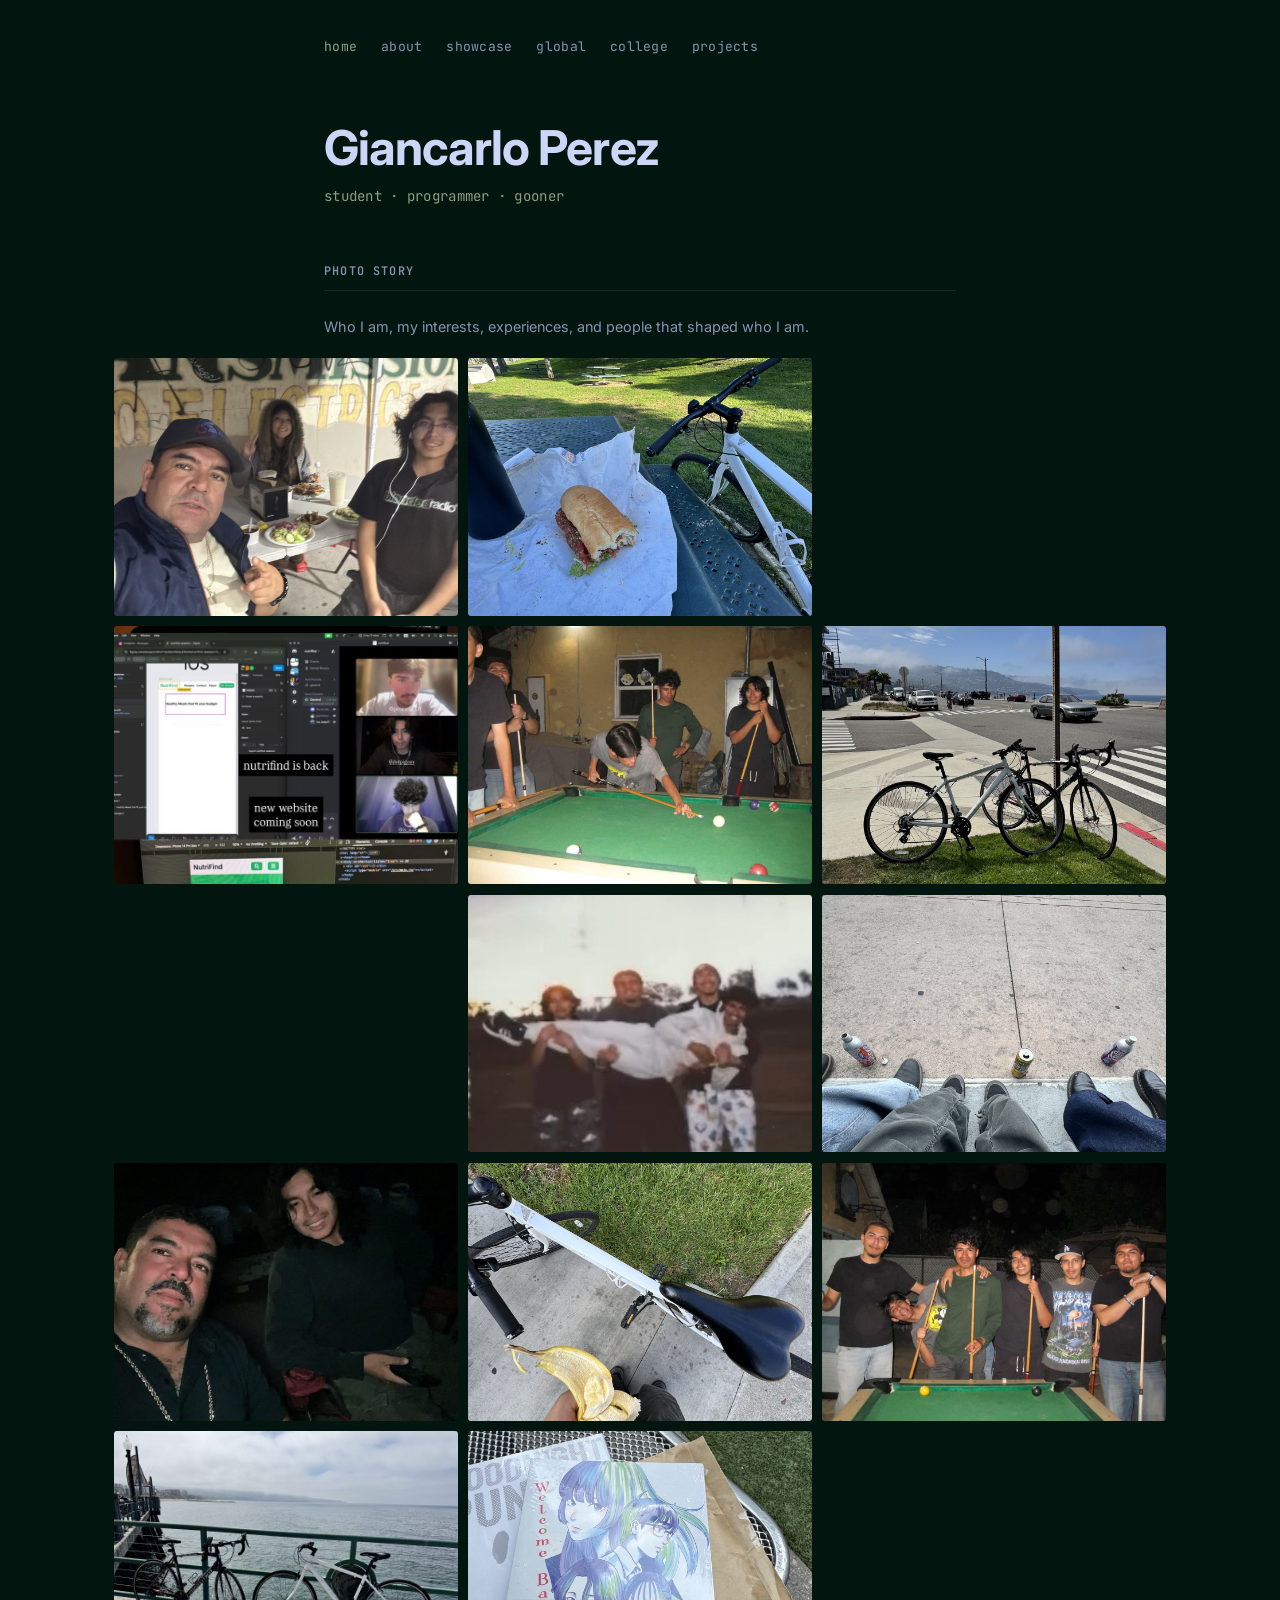
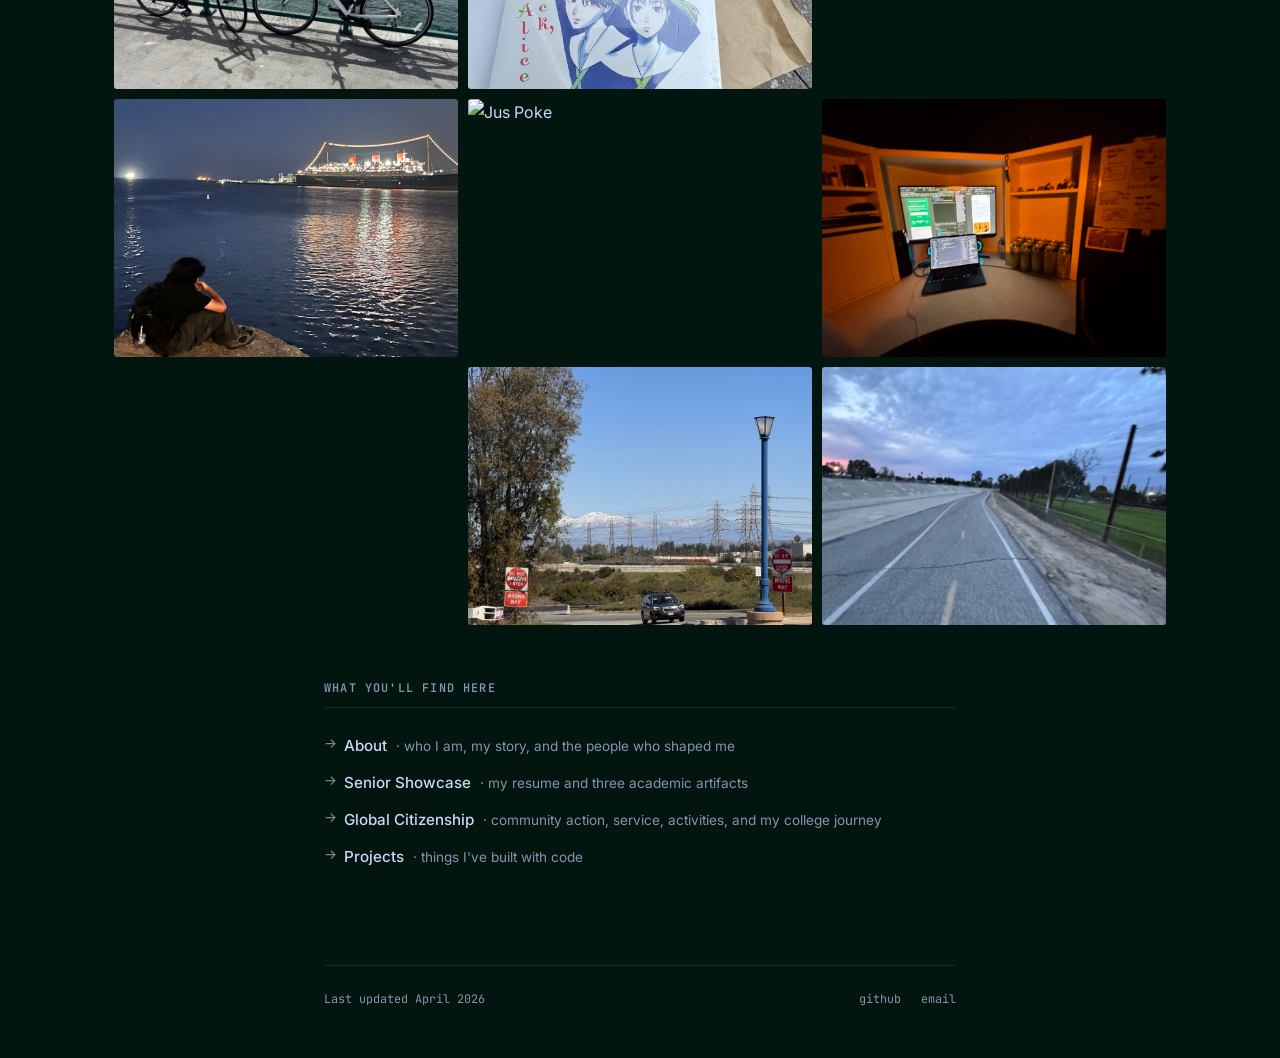
==== index.html @ 9d64d78d "first commmit ??" ====
<!DOCTYPE html>
<html lang="en">
<head>
  <meta charset="UTF-8">
  <meta name="viewport" content="width=device-width, initial-scale=1.0">
  <title>Home — Digital Portfolio</title>

  <!-- Google Fonts: Inter (body) + JetBrains Mono (code/labels) -->
  <link rel="preconnect" href="https://fonts.googleapis.com">
  <link rel="preconnect" href="https://fonts.gstatic.com" crossorigin>
  <link href="https://fonts.googleapis.com/css2?family=Inter:wght@400;500;600;700&family=JetBrains+Mono:wght@400;500&display=swap" rel="stylesheet">

  <link rel="stylesheet" href="styles.css">
</head>
<body>

  <header>
    <div class="container">
      <nav class="site-nav" aria-label="Main navigation">
        <ul>
          <li><a href="index.html" class="active">home</a></li>
          <li><a href="about.html">about</a></li>
          <li><a href="showcase.html">showcase</a></li>
          <li><a href="global.html">global</a></li>
            <li><a href="college.html">college</a></li>
          <li><a href="projects.html">projects</a></li>
        </ul>
      </nav>
    </div>
  </header>

  <main>

    <section class="container hero">
      <h1>Giancarlo Perez</h1>
      <p class="tagline">student · programmer · gooner</p>
      <p class="intro">
      </p>
    </section>


    <section class="container content-section">
      <h2 class="section-title">Photo Story</h2>
      <p style="color: var(--text-muted); font-size: 0.9rem; line-height: 1.6;">
        Who I am, my interests, experiences, and people that shaped who I am.
      </p>
    </section>

    <div class="container-wide">
      <div class="photo-grid">
        <img src="assets/photos/tacos-driving.jpg" alt="Tacos on a drive">
        <img src="assets/photos/fun-lb-ride.jpg" alt="Long Beach bike ride">
        <video src="assets/photos/balboa-bike-boat.mp4" autoplay loop muted playsinline></video>
        <img src="assets/photos/nutrifind-group.jpg" alt="NutriFind team" style="object-position: center 50%;">
        <img src="assets/photos/tuffff.JPG" alt="Hanging out">
        <img src="assets/photos/redondo-path.jpg" alt="Redondo path" style="object-position: center 50%;">
        <video src="assets/photos/birthday-cake.mp4" autoplay loop muted playsinline></video>
        <img src="assets/photos/sunrise.jpg" alt="Sunrise" style="object-position: center 50%;">
        <img src="assets/photos/ktown.jpg" alt="Koreatown" style="object-position: center 50%;">
        <img src="assets/photos/camping.jpg" alt="Camping trip" style="object-position: center 15%;">
        <img src="assets/photos/calm-before.jpg" alt="The calm before" style="object-position: center 60%;">
        <img src="assets/photos/pool-group.JPG" alt="Pool day" style="object-position: center 50%;">
        <img src="assets/photos/redondo.jpg" alt="Redondo Beach" style="object-position: center 50%;">
        <img src="assets/photos/manga-birthday.jpg" alt="Manga birthday" style="object-position: center 40%;">
        <video src="assets/photos/bus-stop.mp4" autoplay loop muted playsinline style="object-position: center 60%; transform: scaleX(-1);"></video>
        <img src="assets/photos/lb-thursday.JPG" alt="Long Beach Thursday" style="object-position: center 30%;">
        <img src="assets/photos/jus-poke.jpg" alt="Jus Poke" style="object-position: center 30%;">
        <img src="assets/photos/nutrifind-dev.jpg" alt="NutriFind dev session" style="object-position: center 30%;">
        <video src="assets/photos/IMG_5067 2.MOV.mp4" autoplay loop muted playsinline style="object-position: center 60%; transform: scaleX(-1);"></video>
        <img src="assets/photos/imperial-biking.jpg" alt="Imperial biking" style="object-position: center 30%;">
        <img src="assets/photos/san-gabriel-river.jpg" alt="San Gabriel river" style="object-position: center 30%;">
      </div>
    </div>


    <section class="container content-section">
      <h2 class="section-title">What you'll find here</h2>
      <ul class="quicklinks">
        <li>
          <a href="about.html">About</a>
          <span class="link-desc">· who I am, my story, and the people who shaped me</span>
        </li>
        <li>
          <a href="showcase.html">Senior Showcase</a>
          <span class="link-desc">· my resume and three academic artifacts</span>
        </li>
        <li>
          <a href="global.html">Global Citizenship</a>
          <span class="link-desc">· community action, service, activities, and my college journey</span>
        </li>
        <li>
          <a href="projects.html">Projects</a>
          <span class="link-desc">· things I've built with code</span>
        </li>
      </ul>
    </section>

  </main>


  <footer>
    <div class="container">
      <div class="site-footer">
        <span class="footer-date">Last updated April 2026</span>
        <div class="footer-links">
          <a href="https://github.com/giancarloperez-cs">github</a>
          <a href="mailto:giancarloperez.cs@gmail.com">email</a>
        </div>
      </div>
    </div>
  </footer>

</body>
</html>
---- styles.css ----
/* ================================================================
   DIGITAL PORTFOLIO — styles.css
   One stylesheet shared across all pages. Edit CSS variables in
   section 1 to retheme the entire site from a single place.

   ARCHITECTURE NOTE:
   The site is full-width by default. Wrap content in .container
   for the narrow editorial column, .container-wide for things
   that need more room (photo grids, embeds), or .container-full
   for true edge-to-edge. Never put max-width on individual
   components — always wrap them in a container instead.
   ================================================================ */


/* ----------------------------------------------------------------
   1. CSS VARIABLES
   These control the entire color palette and layout widths.
   Change a value here and it updates everywhere automatically.
   ---------------------------------------------------------------- */
:root {
  /* Color palette */
  --bg:         #03150f;   /* deep dark green — page background */
  --text:       #ccd6f6;   /* off-white with a blue tint — main body text */
  --text-muted: #8892b0;   /* muted blue-grey — captions, labels, secondary text */
  --accent:     #8b9f81;   /* sage green — links, highlights, active nav */

  /* Layout widths */
  --max-width:       680px;   /* narrow editorial column */
  --max-width-wide: 1100px;   /* wide content like photo grids */

  /* Derived values — adjust to change subtle borders and hover surfaces */
  --border:  rgba(136, 146, 176, 0.15);  /* thin divider lines */
  --surface: rgba(139, 159, 129, 0.04);  /* hover background tint */
}


/* ----------------------------------------------------------------
   2. RESET
   box-sizing: border-box means padding and border count inside
   an element's declared width — much easier to reason about.
   ---------------------------------------------------------------- */
*, *::before, *::after {
  box-sizing: border-box;
  margin: 0;
  padding: 0;
}

html {
  font-size: 16px;
  scroll-behavior: smooth;
}


/* ----------------------------------------------------------------
   3. BODY & BASE TYPOGRAPHY
   ---------------------------------------------------------------- */
body {
  background-color: var(--bg);
  color: var(--text);
  font-family: 'Inter', system-ui, sans-serif;
  font-size: 1rem;
  line-height: 1.65;
  -webkit-font-smoothing: antialiased;
  -moz-osx-font-smoothing: grayscale;
  min-height: 100vh;
  overflow-x: hidden;
}


/* ----------------------------------------------------------------
   4. HEADINGS
   Tighter line-height than body — large type that double-spaces
   looks unintentional. Heavier weight builds hierarchy.
   ---------------------------------------------------------------- */
h1, h2, h3, h4, h5 {
  line-height: 1.2;
  font-weight: 600;
  color: var(--text);
}

h1 { font-size: 2.5rem;  margin-bottom: 0.5rem; }
h2 { font-size: 1.4rem;  margin-bottom: 1rem; }
h3 { font-size: 1.05rem; margin-bottom: 0.5rem; }
h4 { font-size: 0.9rem;  margin-bottom: 0.4rem; color: var(--text-muted); font-weight: 500; }
h5 {
  font-size: 0.75rem;
  font-weight: 500;
  text-transform: uppercase;
  letter-spacing: 0.09em;
  color: var(--text-muted);
  margin-bottom: 0.5rem;
}


/* ----------------------------------------------------------------
   5. PARAGRAPHS & LISTS
   ---------------------------------------------------------------- */
p {
  color: var(--text);
  margin-bottom: 1rem;
}

p:last-child {
  margin-bottom: 0;
}

ul, ol {
  padding-left: 1.25rem;
  margin-bottom: 1rem;
}

li {
  color: var(--text);
  margin-bottom: 0.3rem;
}


/* ----------------------------------------------------------------
   6. LINKS
   ---------------------------------------------------------------- */
a {
  color: var(--accent);
  text-decoration: none;
  transition: opacity 0.15s ease;
}

a:hover {
  text-decoration: underline;
  opacity: 0.8;
}


/* ----------------------------------------------------------------
   7. MONOSPACE / CODE
   ---------------------------------------------------------------- */
code, .mono {
  font-family: 'JetBrains Mono', 'Courier New', monospace;
  font-size: 0.85em;
}


/* ----------------------------------------------------------------
   8. CONTAINERS — THE LAYOUT SYSTEM
   This is the core of the layout. Every section of every page
   should be wrapped in one of these three containers. Never
   put max-width directly on a component — always wrap it.

   .container       → narrow editorial column (default for prose)
   .container-wide  → wider, for photo grids and embeds
   .container-full  → edge-to-edge with side padding only
   ---------------------------------------------------------------- */
.container {
  max-width: var(--max-width);
  margin-left: auto;
  margin-right: auto;
  padding-left: 1.5rem;
  padding-right: 1.5rem;
}

.container-wide {
  max-width: var(--max-width-wide);
  margin-left: auto;
  margin-right: auto;
  padding-left: 1.5rem;
  padding-right: 1.5rem;
}

.container-full {
  width: 100%;
  padding-left: 1.5rem;
  padding-right: 1.5rem;
}


/* ----------------------------------------------------------------
   9. MAIN CONTENT AREA
   Vertical breathing room. Horizontal padding lives on containers.
   ---------------------------------------------------------------- */
main {
  padding-top: 3rem;
  padding-bottom: 5rem;
}


/* ----------------------------------------------------------------
   10. NAVIGATION
   The nav has no width constraint of its own — it lives inside
   a .container in the HTML, which handles the centering.
   ---------------------------------------------------------------- */
.site-nav {
  padding-top: 2rem;
}

.site-nav ul {
  display: flex;
  flex-wrap: wrap;
  gap: 0.25rem 1.5rem;
  list-style: none;
  padding: 0;
  margin: 0 0 0.5rem;
}

.site-nav a {
  font-family: 'JetBrains Mono', monospace;
  font-size: 0.82rem;
  letter-spacing: 0.02em;
  color: var(--text-muted);
  text-decoration: none;
  transition: color 0.15s ease;
}

.site-nav a:hover {
  color: var(--text);
  text-decoration: none;
  opacity: 1;
}

.site-nav a.active {
  color: var(--accent);
}


/* ----------------------------------------------------------------
   11. FOOTER
   Same pattern as the nav — no width constraint here, it's
   wrapped in a .container in the HTML.
   ---------------------------------------------------------------- */
.site-footer {
  display: flex;
  justify-content: space-between;
  align-items: center;
  flex-wrap: wrap;
  gap: 0.75rem;
  padding: 1.5rem 0 3rem;
  border-top: 1px solid var(--border);
}

.footer-date {
  font-family: 'JetBrains Mono', monospace;
  font-size: 0.74rem;
  color: var(--text-muted);
}

.footer-links {
  display: flex;
  gap: 1.25rem;
}

.footer-links a {
  font-family: 'JetBrains Mono', monospace;
  font-size: 0.74rem;
  color: var(--text-muted);
  text-decoration: none;
  transition: color 0.15s ease;
}

.footer-links a:hover {
  color: var(--accent);
  text-decoration: none;
  opacity: 1;
}


/* ----------------------------------------------------------------
   12. PAGE HEADER
   The top block on interior pages. No max-width — it's wrapped
   in a .container in the HTML.
   ---------------------------------------------------------------- */
.page-header {
  margin-bottom: 3rem;
  padding-bottom: 2rem;
  border-bottom: 1px solid var(--border);
}

.page-label {
  display: block;
  font-family: 'JetBrains Mono', monospace;
  font-size: 0.74rem;
  text-transform: uppercase;
  letter-spacing: 0.1em;
  color: var(--accent);
  margin-bottom: 0.5rem;
}

.page-header h1 {
  font-size: 2.25rem;
  margin-bottom: 0.5rem;
}

.page-subtitle {
  color: var(--text-muted);
  font-size: 0.95rem;
  line-height: 1.6;
  margin: 0;
}


/* ----------------------------------------------------------------
   13. CONTENT SECTIONS
   Each major section uses class="content-section" for vertical
   spacing. The section-title is a small mono label with a thin
   bottom border above the section's content.
   ---------------------------------------------------------------- */
.content-section {
  margin-top: 3.5rem;
}

.page-header + .content-section,
.container.page-header + .content-section,
.container.page-header + .container .content-section {
  margin-top: 0;
}

.section-title {
  font-family: 'JetBrains Mono', monospace;
  font-size: 0.74rem;
  text-transform: uppercase;
  letter-spacing: 0.1em;
  color: var(--text-muted);
  margin-bottom: 1.5rem;
  padding-bottom: 0.75rem;
  border-bottom: 1px solid var(--border);
}


/* ----------------------------------------------------------------
   14. HERO — HOME PAGE
   ---------------------------------------------------------------- */
.hero {
  margin-bottom: 0.5rem;
}

.hero h1 {
  font-size: 3rem;
  font-weight: 700;
  color: var(--text);
  letter-spacing: -0.02em;
  margin-bottom: 0.5rem;
}

.hero .tagline {
  font-family: 'JetBrains Mono', monospace;
  font-size: 0.88rem;
  color: var(--accent);
  letter-spacing: 0.02em;
  margin-bottom: 1.75rem;
}

.hero .intro {
  color: var(--text-muted);
  font-size: 1.05rem;
  line-height: 1.7;
  margin: 0;
}


/* ----------------------------------------------------------------
   15. PHOTO GRID
   Lives inside a .container-wide. No width math here —
   the parent container handles centering and sizing.
   ---------------------------------------------------------------- */
.photo-grid {
  display: grid;
  grid-template-columns: repeat(3, 1fr);
  gap: 0.65rem;
  margin-top: 1.25rem;
}

.photo-grid img,
.photo-grid video {
  width: 100%;
  aspect-ratio: 4 / 3;
  object-fit: cover;
  border-radius: 3px;
  display: block;
}

.photo-placeholder {
  aspect-ratio: 4 / 3;
  background-color: rgba(139, 159, 129, 0.05);
  border: 1px dashed rgba(139, 159, 129, 0.22);
  border-radius: 3px;
  display: flex;
  align-items: center;
  justify-content: center;
  font-family: 'JetBrains Mono', monospace;
  font-size: 0.7rem;
  color: var(--accent);
  opacity: 0.6;
  user-select: none;
}


/* ----------------------------------------------------------------
   16. IFRAME WRAPPER
   For embedded PDFs (resume, personal narrative). Lives inside
   a .container-wide so it doesn't fight for space.
   ---------------------------------------------------------------- */
.iframe-wrapper iframe {
  display: block;
  width: 100%;
  min-height: 90vh;
  border: 0;
  border-radius: 3px;
}

.iframe-wrapper--resume iframe {
  min-height: 150vh;
}


/* ----------------------------------------------------------------
   17. QUICKLINKS — HOME PAGE
   ---------------------------------------------------------------- */
.quicklinks {
  list-style: none;
  padding: 0;
  margin-top: 1rem;
}

.quicklinks li {
  position: relative;
  padding-left: 1.25rem;
  margin-bottom: 0.65rem;
}

.quicklinks li::before {
  content: '→';
  position: absolute;
  left: 0;
  color: var(--accent);
  font-size: 0.85rem;
  line-height: 1.65;
}

.quicklinks a {
  color: var(--text);
  font-weight: 500;
  font-size: 0.95rem;
  transition: color 0.15s ease;
}

.quicklinks a:hover {
  color: var(--accent);
  text-decoration: none;
  opacity: 1;
}

.quicklinks .link-desc {
  color: var(--text-muted);
  font-size: 0.85rem;
  font-weight: 400;
  margin-left: 0.3rem;
}


/* ----------------------------------------------------------------
   18. ARTIFACT SECTIONS — SHOWCASE & GLOBAL PAGES
   ---------------------------------------------------------------- */
.artifact-list {
  margin-top: 1rem;
}

.artifact {
  padding: 2.25rem 0 1.75rem 0;
  border-top: 1px solid var(--border);
  border-left: 2px solid transparent;
  transition: border-left-color 0.2s ease, padding-left 0.15s ease;
}

.artifact-list > .artifact:first-child {
  border-top: none;
  padding-top: 0;
}

.artifact:hover {
}

.artifact-title {
  font-size: 1.05rem;
  font-weight: 600;
  color: var(--text);
  margin-bottom: 1.25rem;
}

.artifact-placeholder {
  width: 100%;
  aspect-ratio: 16 / 9;
  background: rgba(139, 159, 129, 0.03);
  border: 1px dashed rgba(139, 159, 129, 0.18);
  border-radius: 3px;
  display: flex;
  align-items: center;
  justify-content: center;
  font-family: 'JetBrains Mono', monospace;
  font-size: 0.74rem;
  color: var(--text-muted);
  padding: 1rem;
  margin-bottom: 1.5rem;
  text-align: center;
  line-height: 1.6;
}

.artifact-reflection {
  margin-bottom: 1.5rem;
}

.reflection-label {
  display: block;
  font-family: 'JetBrains Mono', monospace;
  font-size: 0.72rem;
  text-transform: uppercase;
  letter-spacing: 0.1em;
  color: var(--text-muted);
  margin-bottom: 0.75rem;
}


/* ----------------------------------------------------------------
   19. SLO LIST
   ---------------------------------------------------------------- */
.slo-list {
  margin-top: 1.25rem;
  padding: 1rem 1.25rem;
  background: rgba(136, 146, 176, 0.04);
  border-radius: 4px;
}

.slo-list h5 {
  font-family: 'JetBrains Mono', monospace;
  font-size: 0.68rem;
  text-transform: uppercase;
  letter-spacing: 0.1em;
  color: var(--text-muted);
  margin-bottom: 0.65rem;
}

.slo-list ul {
  list-style: none;
  padding: 0;
  margin: 0;
  display: flex;
  flex-wrap: wrap;
  gap: 0.4rem;
}

.slo-list li {
  font-family: 'JetBrains Mono', monospace;
  font-size: 0.7rem;
  color: var(--accent);
  background: rgba(139, 159, 129, 0.08);
  padding: 0.2rem 0.6rem;
  border-radius: 3px;
  margin: 0;
}


/* ----------------------------------------------------------------
   20. RESUME DOWNLOAD BUTTON
   ---------------------------------------------------------------- */
.download-btn {
  display: inline-flex;
  align-items: center;
  gap: 0.5rem;
  margin-top: 1rem;
  padding: 0.55rem 1.2rem;
  border: 1px solid var(--accent);
  color: var(--accent);
  font-family: 'JetBrains Mono', monospace;
  font-size: 0.8rem;
  letter-spacing: 0.04em;
  border-radius: 3px;
  text-decoration: none;
  transition: background 0.15s ease;
}

.download-btn:hover {
  background: rgba(139, 159, 129, 0.08);
  text-decoration: none;
  opacity: 1;
}

.download-btn::before {
  content: '↓';
}


/* ----------------------------------------------------------------
   21. PDF LINK HELPER
   ---------------------------------------------------------------- */
.pdf-link {
  display: inline-flex;
  align-items: center;
  gap: 0.35rem;
  margin-top: 0.5rem;
  font-family: 'JetBrains Mono', monospace;
  font-size: 0.82rem;
  color: var(--accent);
}

.pdf-link::before {
  content: '↗';
  font-size: 0.9em;
}


/* ----------------------------------------------------------------
   22. PROJECT CARDS — PROJECTS PAGE
   ---------------------------------------------------------------- */
.project-list {
  margin-top: 1.25rem;
}

.project-card {
  padding: 1.5rem 0 1.5rem 0;
  border-top: 1px solid var(--border);
  border-left: 2px solid transparent;
  transition: border-left-color 0.2s ease, padding-left 0.15s ease, background 0.15s ease;
}

.project-card:last-child {
  border-bottom: 1px solid var(--border);
}

.project-card:hover {
  border-left-color: var(--accent);
  padding-left: 0.75rem;
  background: var(--surface);
}

.project-header {
  display: flex;
  justify-content: space-between;
  align-items: baseline;
  gap: 1rem;
  margin-bottom: 0.35rem;
}

.project-name {
  font-size: 1rem;
  font-weight: 600;
  color: var(--text);
  margin: 0;
  line-height: 1.3;
}

.project-link {
  font-family: 'JetBrains Mono', monospace;
  font-size: 0.76rem;
  color: var(--text-muted);
  text-decoration: none;
  flex-shrink: 0;
  transition: color 0.15s ease;
}

.project-link:hover {
  color: var(--accent);
  text-decoration: none;
  opacity: 1;
}

.project-description {
  color: var(--text-muted);
  font-size: 0.9rem;
  line-height: 1.55;
  margin: 0 0 0.85rem;
}


/* ----------------------------------------------------------------
   23. TECH TAGS & STATUS BADGE
   ---------------------------------------------------------------- */
.project-tags {
  display: flex;
  flex-wrap: wrap;
  gap: 0.4rem;
  align-items: center;
}

.tag {
  font-family: 'JetBrains Mono', monospace;
  font-size: 0.68rem;
  color: var(--accent);
  background: rgba(139, 159, 129, 0.08);
  padding: 0.15rem 0.5rem;
  border-radius: 3px;
  letter-spacing: 0.02em;
}

.status-badge {
  font-family: 'JetBrains Mono', monospace;
  font-size: 0.68rem;
  color: var(--text-muted);
  background: rgba(136, 146, 176, 0.1);
  border: 1px solid rgba(136, 146, 176, 0.2);
  padding: 0.15rem 0.5rem;
  border-radius: 3px;
  letter-spacing: 0.02em;
  flex-shrink: 0;
}


/* ----------------------------------------------------------------
   24. COLLEGE LIST — GLOBAL PAGE
   ---------------------------------------------------------------- */
.college-list {
  list-style: none;
  padding: 0;
  margin: 1rem 0;
}

.college-list li {
  display: flex;
  align-items: baseline;
  gap: 1rem;
  padding: 0.5rem 0;
  border-bottom: 1px solid var(--border);
  font-size: 0.92rem;
  margin: 0;
  color: var(--text);
}

.college-list li:last-child {
  border-bottom: none;
}

.college-category {
  font-family: 'JetBrains Mono', monospace;
  font-size: 0.68rem;
  text-transform: uppercase;
  letter-spacing: 0.07em;
  color: var(--text-muted);
  width: 54px;
  flex-shrink: 0;
}


/* ----------------------------------------------------------------
   25. RESPONSIVE STYLES
   ---------------------------------------------------------------- */
@media (max-width: 600px) {
  .container,
  .container-wide,
  .container-full {
    padding-left: 1rem;
    padding-right: 1rem;
  }

  main {
    padding-top: 2rem;
    padding-bottom: 3.5rem;
  }

  .hero h1 {
    font-size: 2.25rem;
  }

  .photo-grid {
    grid-template-columns: repeat(2, 1fr);
  }

  .site-footer {
    flex-direction: column;
    align-items: flex-start;
  }

  .project-header {
    flex-direction: column;
    align-items: flex-start;
    gap: 0.2rem;
  }

  .project-card:hover,
  .artifact:hover {
    padding-left: 0.5rem;
  }

  .page-header h1 {
    font-size: 1.9rem;
  }
}
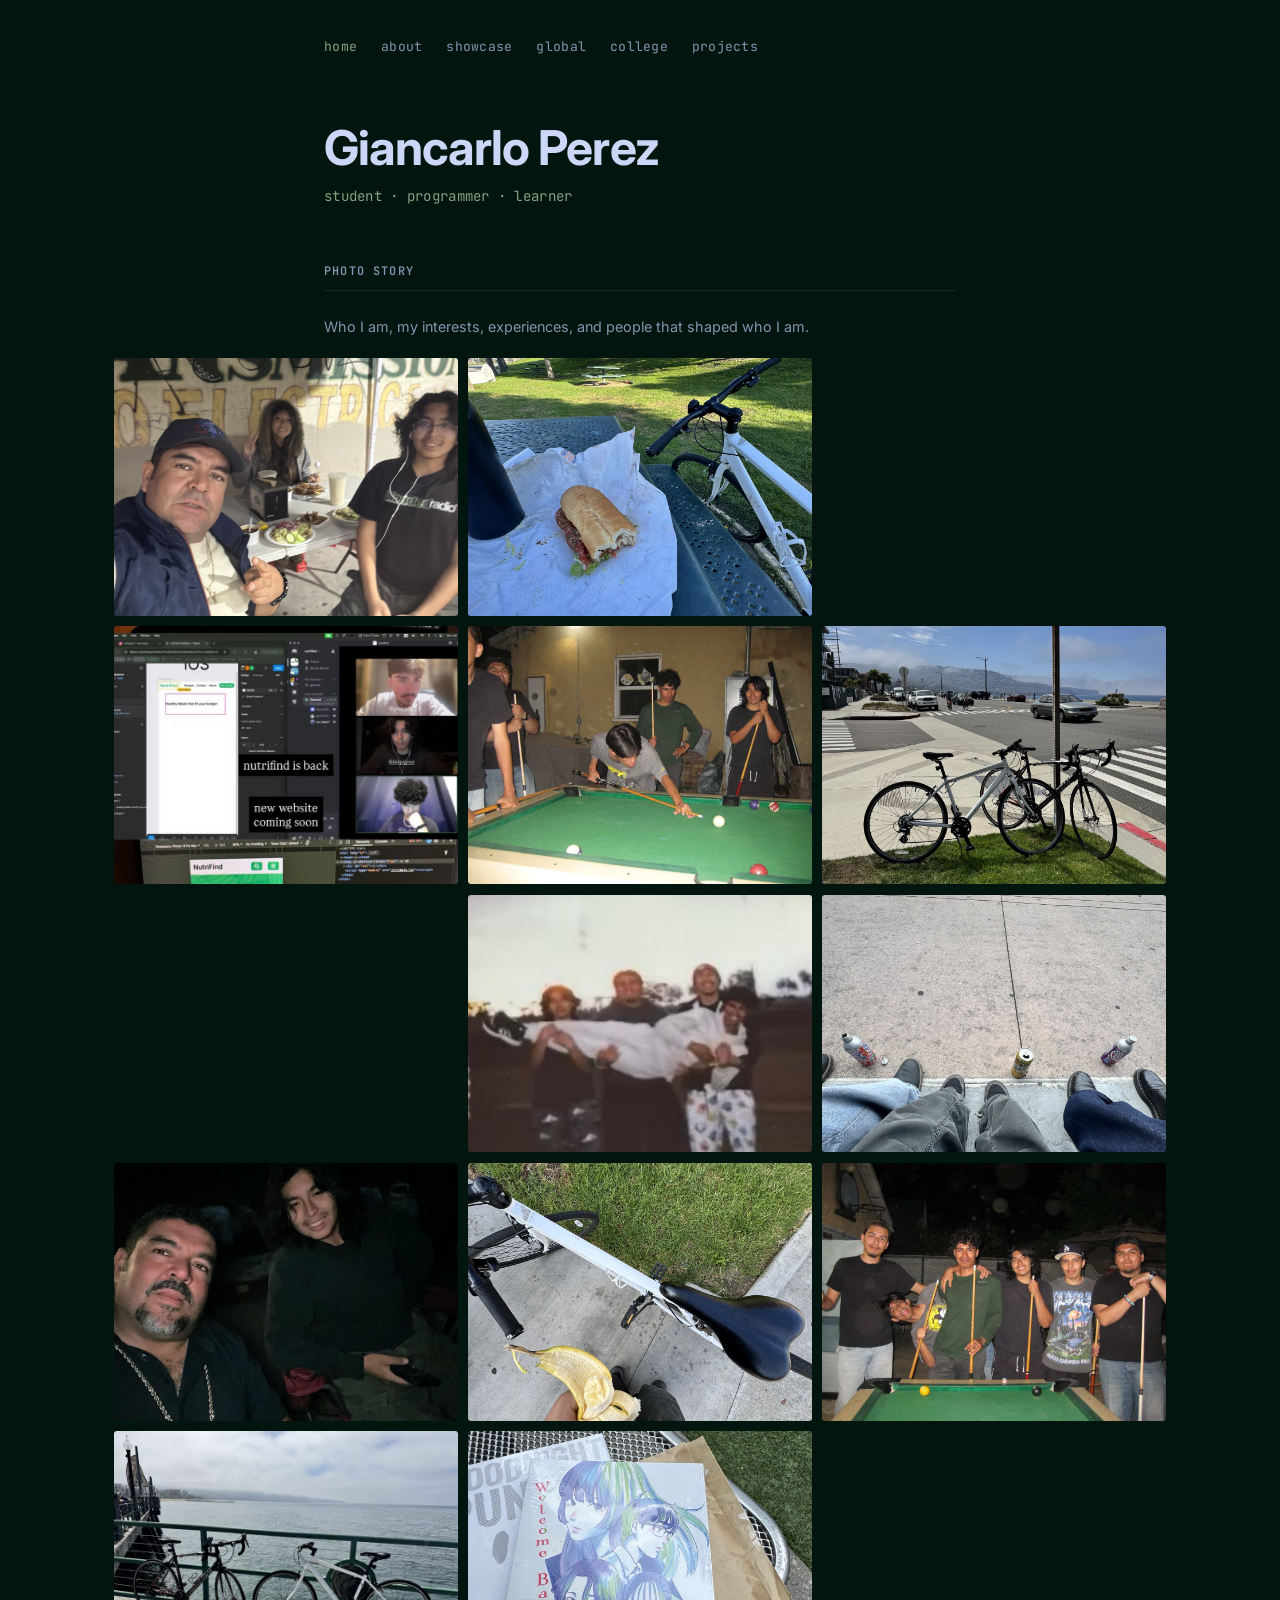
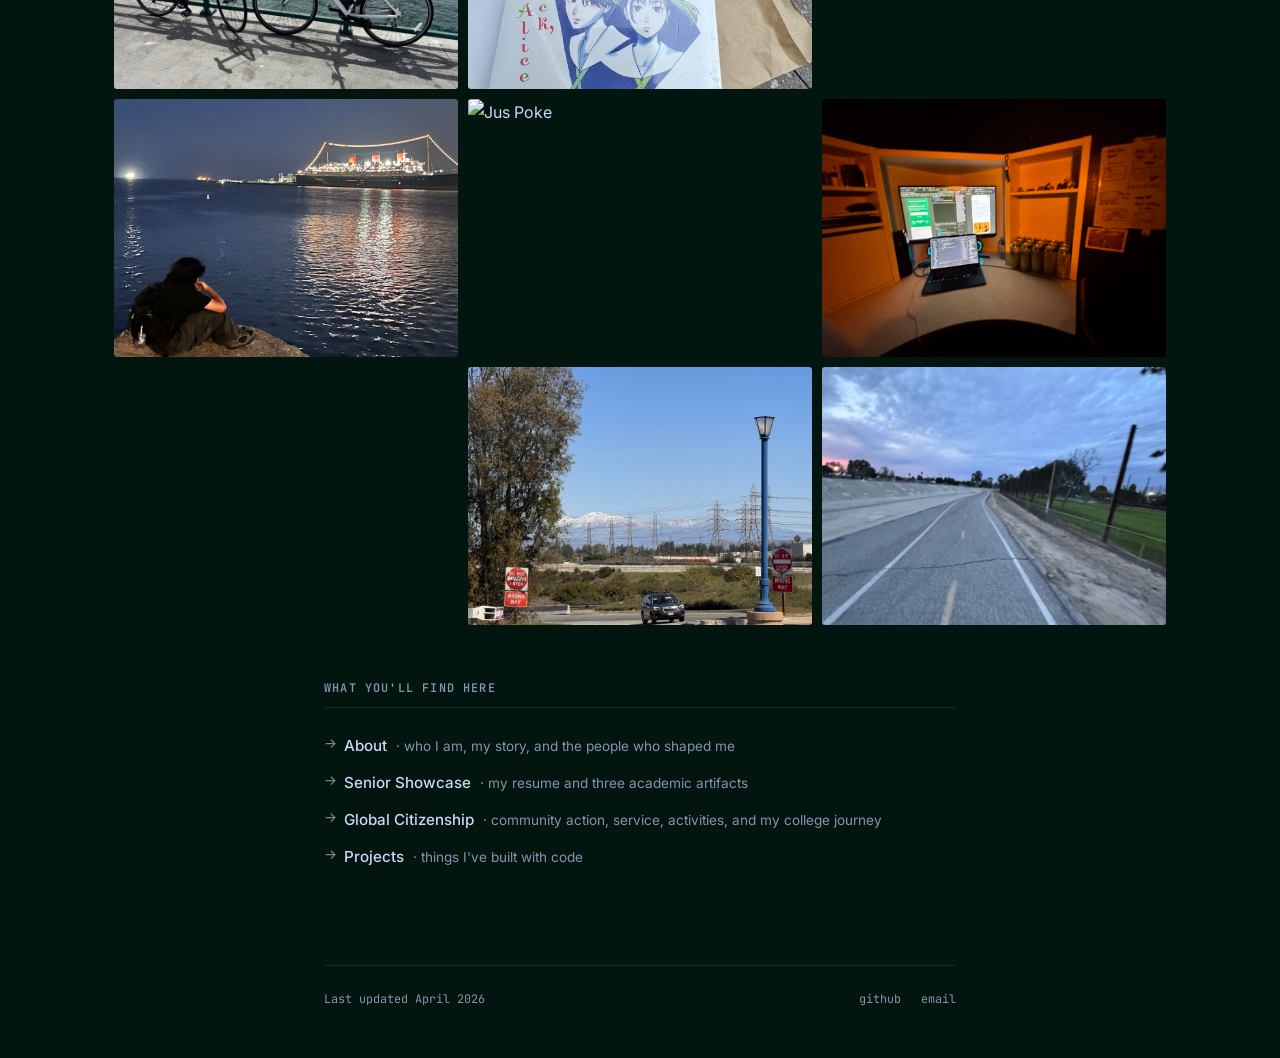
==== commit e6303ca6: "took the word gooner out of my thing" ====
--- a/index.html
+++ b/index.html
@@ -33,7 +33,7 @@
 
     <section class="container hero">
       <h1>Giancarlo Perez</h1>
-      <p class="tagline">student · programmer · gooner</p>
+      <p class="tagline">student · programmer · learner </p>
       <p class="intro">
       </p>
     </section>
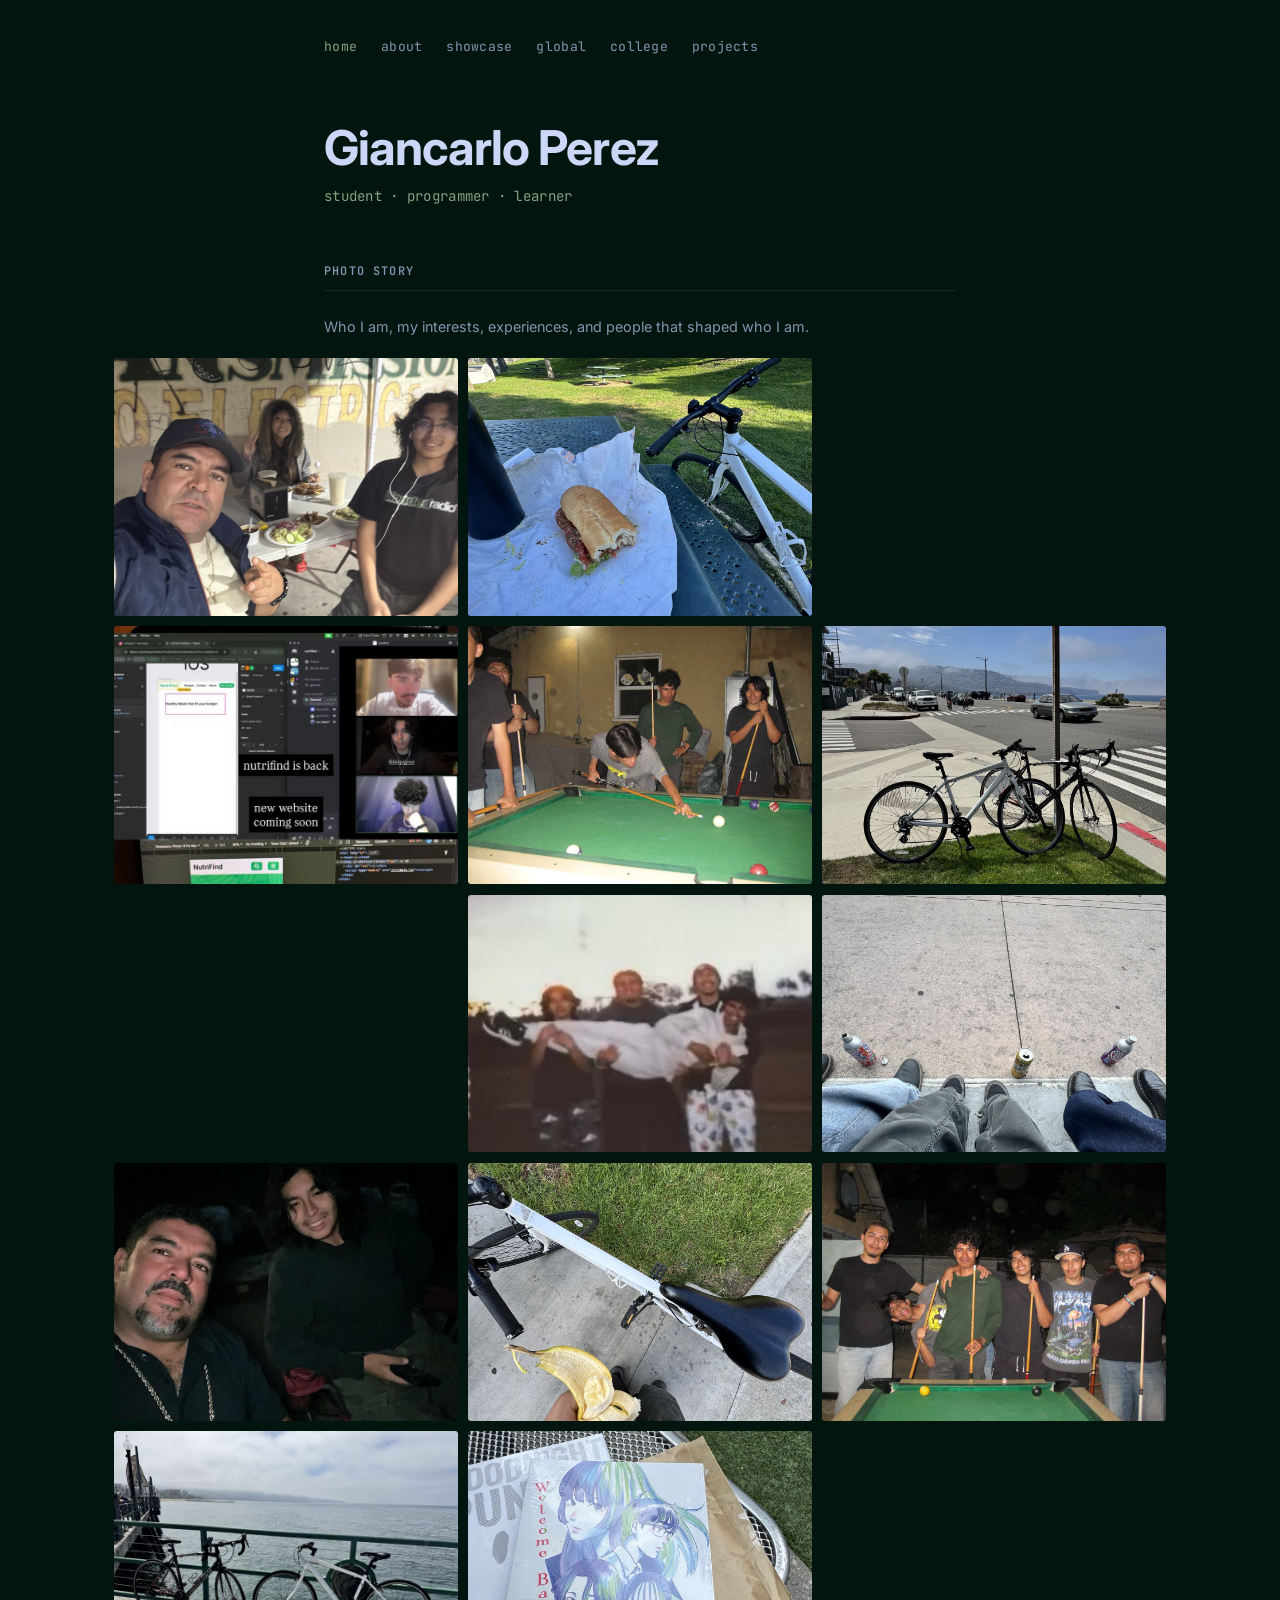
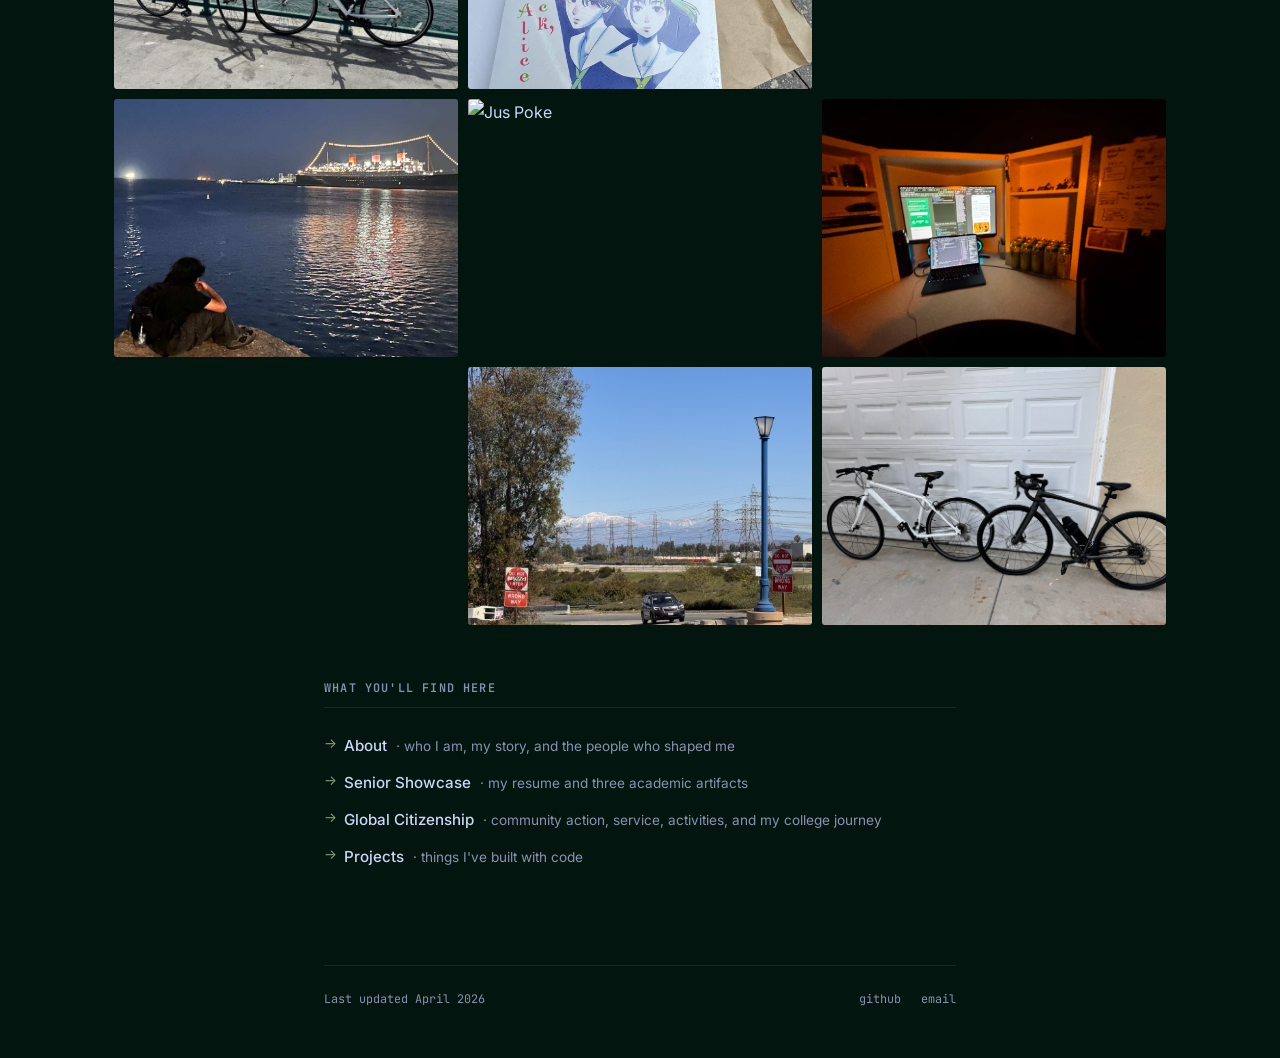
==== commit c0b7f746: "added new compressed vids" ====
--- a/index.html
+++ b/index.html
@@ -50,11 +50,11 @@
       <div class="photo-grid">
         <img src="assets/photos/tacos-driving.jpg" alt="Tacos on a drive">
         <img src="assets/photos/fun-lb-ride.jpg" alt="Long Beach bike ride">
-        <video src="assets/photos/balboa-bike-boat.mp4" autoplay loop muted playsinline></video>
+        <video src="assets/photos/balboa-bike-boat-cd1.mp4" autoplay loop muted playsinline></video>
         <img src="assets/photos/nutrifind-group.jpg" alt="NutriFind team" style="object-position: center 50%;">
         <img src="assets/photos/tuffff.JPG" alt="Hanging out">
         <img src="assets/photos/redondo-path.jpg" alt="Redondo path" style="object-position: center 50%;">
-        <video src="assets/photos/birthday-cake.mp4" autoplay loop muted playsinline></video>
+        <video src="assets/photos/birthday-cake-cd1.mp4" autoplay loop muted playsinline></video>
         <img src="assets/photos/sunrise.jpg" alt="Sunrise" style="object-position: center 50%;">
         <img src="assets/photos/ktown.jpg" alt="Koreatown" style="object-position: center 50%;">
         <img src="assets/photos/camping.jpg" alt="Camping trip" style="object-position: center 15%;">
@@ -62,13 +62,13 @@
         <img src="assets/photos/pool-group.JPG" alt="Pool day" style="object-position: center 50%;">
         <img src="assets/photos/redondo.jpg" alt="Redondo Beach" style="object-position: center 50%;">
         <img src="assets/photos/manga-birthday.jpg" alt="Manga birthday" style="object-position: center 40%;">
-        <video src="assets/photos/bus-stop.mp4" autoplay loop muted playsinline style="object-position: center 60%; transform: scaleX(-1);"></video>
+        <video src="assets/photos/IMG_7385 (1).mp4" autoplay loop muted playsinline style="object-position: center 60%; transform: scaleX(-1);"></video>
         <img src="assets/photos/lb-thursday.JPG" alt="Long Beach Thursday" style="object-position: center 30%;">
         <img src="assets/photos/jus-poke.jpg" alt="Jus Poke" style="object-position: center 30%;">
         <img src="assets/photos/nutrifind-dev.jpg" alt="NutriFind dev session" style="object-position: center 30%;">
-        <video src="assets/photos/IMG_5067 2.MOV.mp4" autoplay loop muted playsinline style="object-position: center 60%; transform: scaleX(-1);"></video>
+        <video src="assets/photos/IMG_5067.mp4"autoplay loop muted playsinline style="object-position: center 60%; transform: scaleX(-1);"></video>
         <img src="assets/photos/imperial-biking.jpg" alt="Imperial biking" style="object-position: center 30%;">
-        <img src="assets/photos/san-gabriel-river.jpg" alt="San Gabriel river" style="object-position: center 30%;">
+        <img src="assets/photos/IMG_7749.jpg" alt="San Gabriel river" style="object-position: center 30%;">
       </div>
     </div>
 
--- a/styles.css
+++ b/styles.css
@@ -121,12 +121,12 @@
 a {
   color: var(--accent);
   text-decoration: none;
-  transition: opacity 0.15s ease;
+  position: relative;
+  transition: color 0.2s ease;
 }
 
 a:hover {
-  text-decoration: underline;
-  opacity: 0.8;
+  color: var(--text);
 }
 
 
@@ -206,13 +206,28 @@
   letter-spacing: 0.02em;
   color: var(--text-muted);
   text-decoration: none;
-  transition: color 0.15s ease;
+  position: relative;
+  transition: color 0.2s ease;
+}
+
+.site-nav a::after {
+  content: '';
+  position: absolute;
+  bottom: -2px;
+  left: 0;
+  width: 0;
+  height: 1px;
+  background: var(--accent);
+  transition: width 0.25s ease;
 }
 
 .site-nav a:hover {
-  color: var(--text);
-  text-decoration: none;
-  opacity: 1;
+  color: var(--accent);
+  text-decoration: none;
+}
+
+.site-nav a:hover::after {
+  width: 100%;
 }
 
 .site-nav a.active {
@@ -251,13 +266,28 @@
   font-size: 0.74rem;
   color: var(--text-muted);
   text-decoration: none;
-  transition: color 0.15s ease;
+  position: relative;
+  transition: color 0.2s ease;
+}
+
+.footer-links a::after {
+  content: '';
+  position: absolute;
+  bottom: -2px;
+  left: 0;
+  width: 0;
+  height: 1px;
+  background: var(--accent);
+  transition: width 0.2s ease;
 }
 
 .footer-links a:hover {
   color: var(--accent);
   text-decoration: none;
-  opacity: 1;
+}
+
+.footer-links a:hover::after {
+  width: 100%;
 }
 
 
@@ -373,6 +403,13 @@
   object-fit: cover;
   border-radius: 3px;
   display: block;
+  transition: transform 0.25s ease, filter 0.25s ease;
+}
+
+.photo-grid img:hover,
+.photo-grid video:hover {
+  transform: scale(1.02);
+  filter: brightness(1.08);
 }
 
 .photo-placeholder {
@@ -437,13 +474,12 @@
   color: var(--text);
   font-weight: 500;
   font-size: 0.95rem;
-  transition: color 0.15s ease;
+  transition: color 0.2s ease;
 }
 
 .quicklinks a:hover {
   color: var(--accent);
   text-decoration: none;
-  opacity: 1;
 }
 
 .quicklinks .link-desc {
@@ -465,7 +501,7 @@
   padding: 2.25rem 0 1.75rem 0;
   border-top: 1px solid var(--border);
   border-left: 2px solid transparent;
-  transition: border-left-color 0.2s ease, padding-left 0.15s ease;
+  transition: border-left-color 0.25s ease, padding-left 0.25s ease, background 0.25s ease;
 }
 
 .artifact-list > .artifact:first-child {
@@ -474,6 +510,9 @@
 }
 
 .artifact:hover {
+  border-left-color: var(--accent);
+  padding-left: 0.75rem;
+  background: var(--surface);
 }
 
 .artifact-title {
@@ -571,13 +610,14 @@
   letter-spacing: 0.04em;
   border-radius: 3px;
   text-decoration: none;
-  transition: background 0.15s ease;
+  transition: all 0.25s ease;
+  background: transparent;
 }
 
 .download-btn:hover {
-  background: rgba(139, 159, 129, 0.08);
-  text-decoration: none;
-  opacity: 1;
+  background: rgba(139, 159, 129, 0.12);
+  transform: translateY(-2px);
+  text-decoration: none;
 }
 
 .download-btn::before {
@@ -615,7 +655,7 @@
   padding: 1.5rem 0 1.5rem 0;
   border-top: 1px solid var(--border);
   border-left: 2px solid transparent;
-  transition: border-left-color 0.2s ease, padding-left 0.15s ease, background 0.15s ease;
+  transition: border-left-color 0.25s ease, padding-left 0.25s ease, background 0.25s ease;
 }
 
 .project-card:last-child {
@@ -656,7 +696,6 @@
 .project-link:hover {
   color: var(--accent);
   text-decoration: none;
-  opacity: 1;
 }
 
 .project-description {
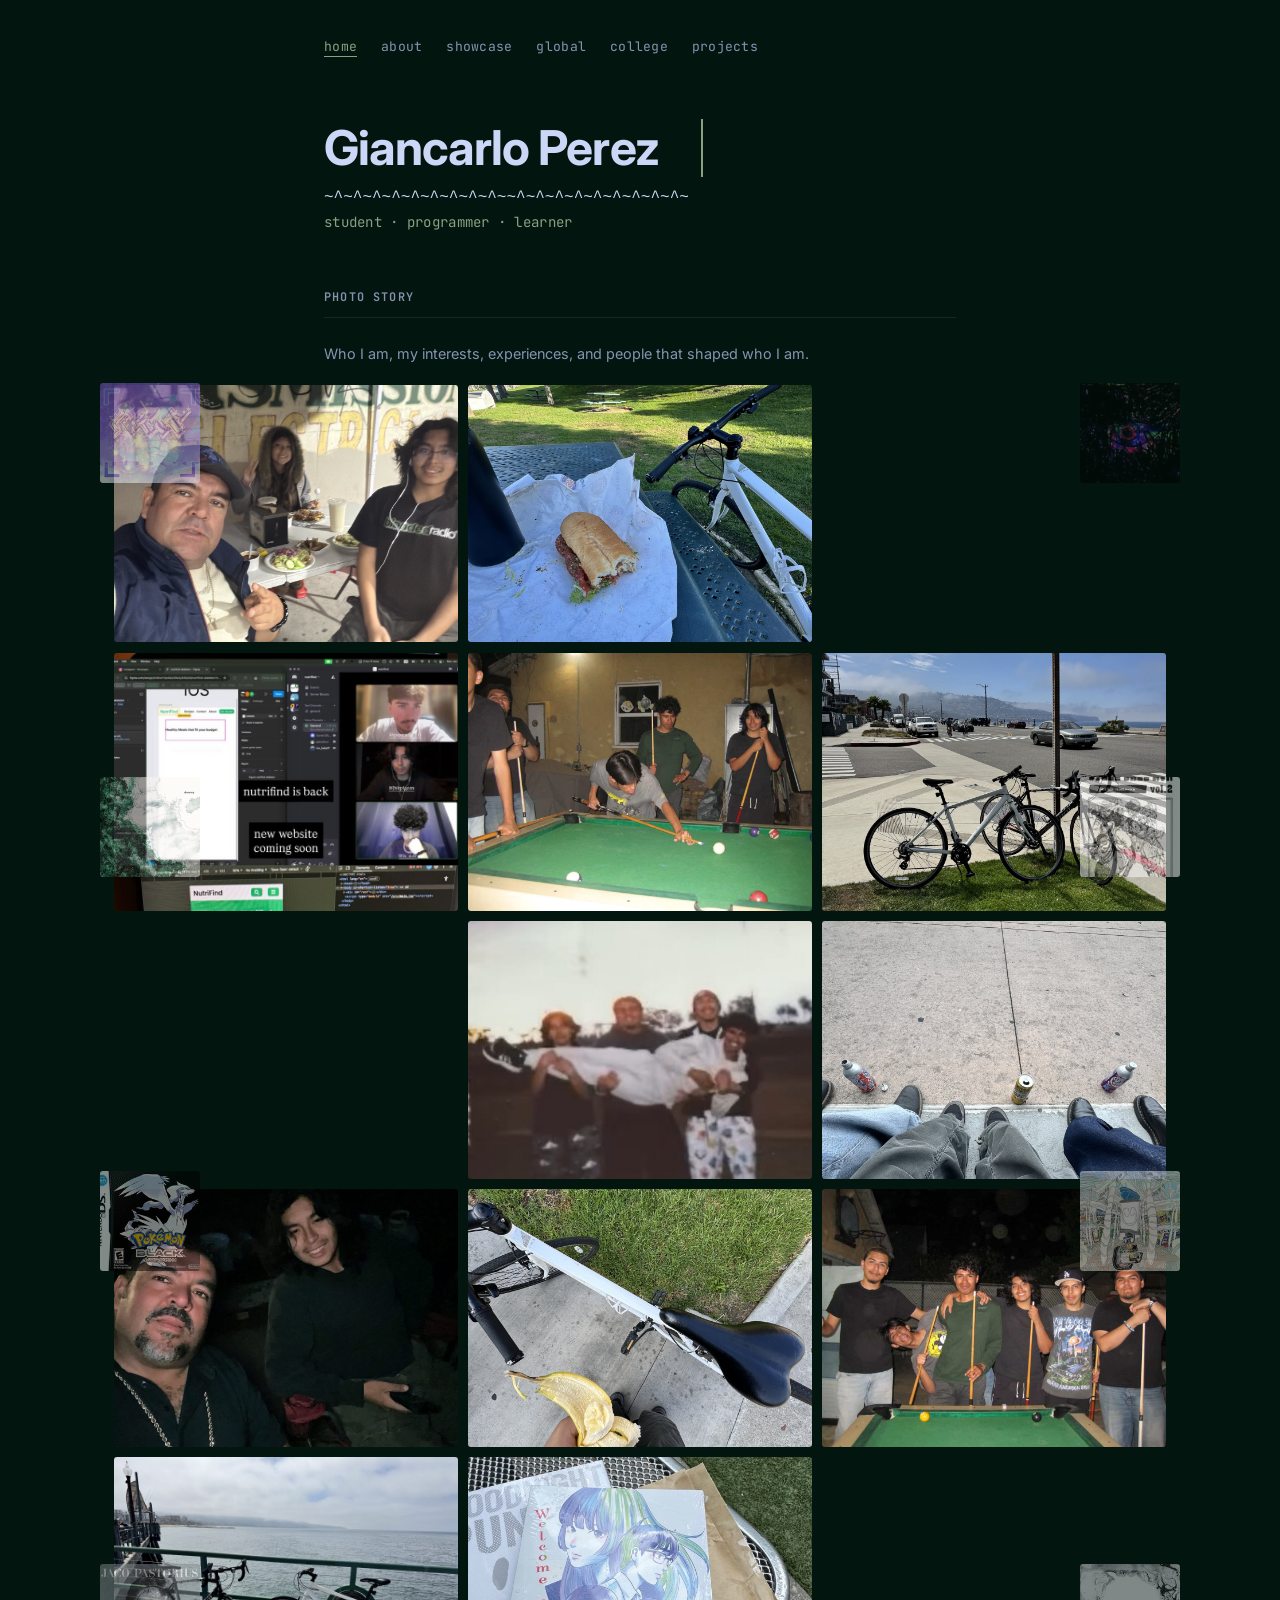
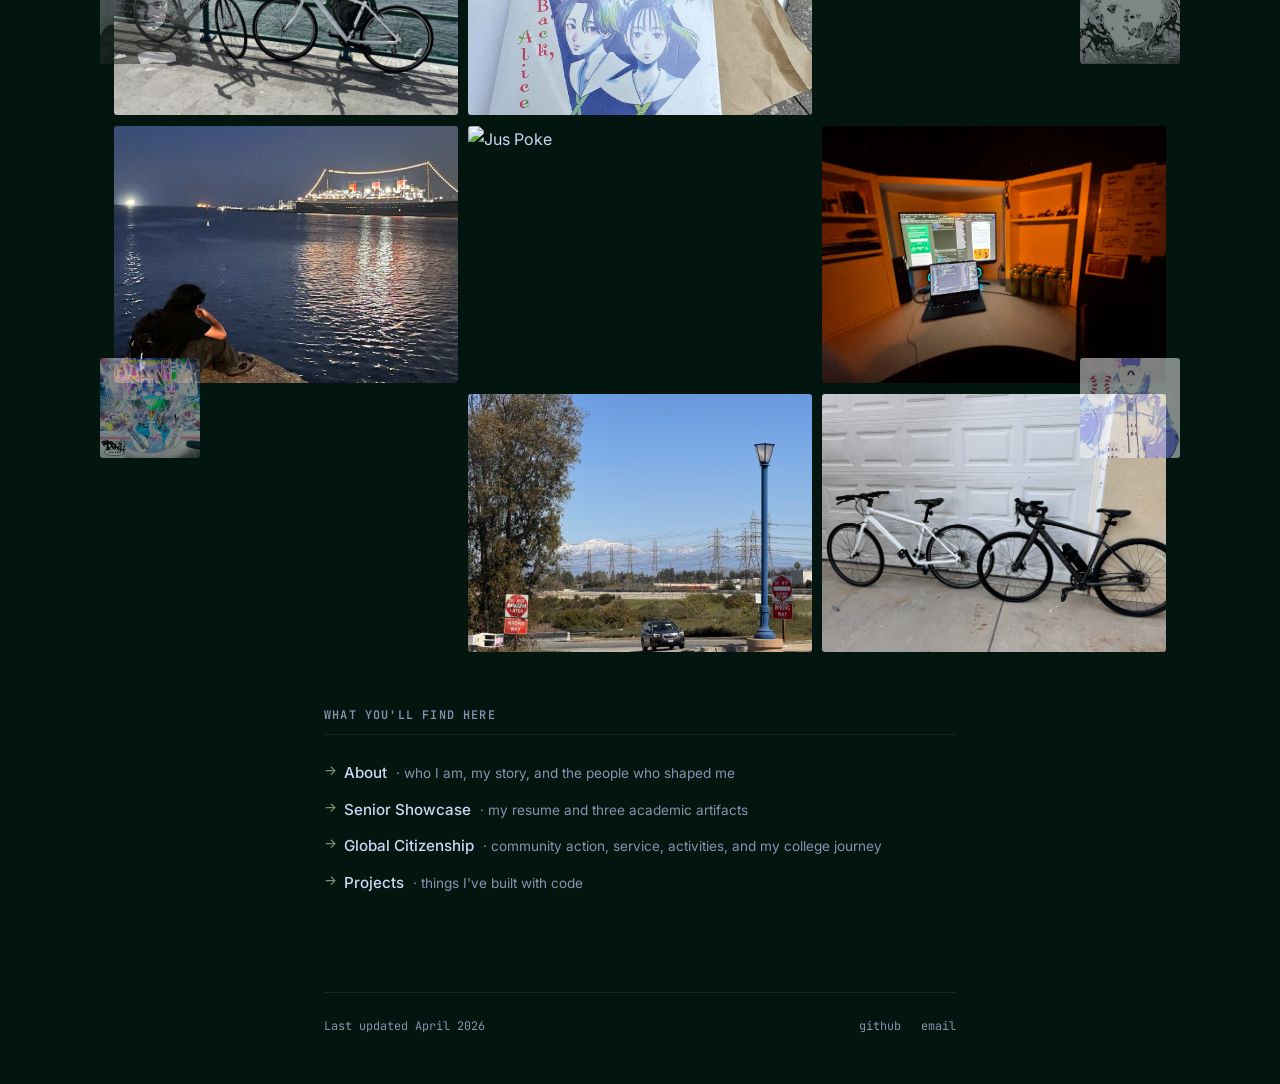
==== commit 1ad18bce: "added effects and stuff" ====
--- a/index.html
+++ b/index.html
@@ -13,6 +13,25 @@
   <link rel="stylesheet" href="styles.css">
 </head>
 <body>
+<!--ALBUM SHELVES-->
+  <div class="shelf shelf-left">
+    <span class="shelf-label"></span>
+    <div class="shelf-item" title="Album Name — Artist"><img src="assets/photos/albums/gluee-album.jpg" alt="Album 1"></div>
+    <div class="shelf-item" title="Album Name — Artist"><img src="assets/photos/albums/no-title-3-album.jpg" alt="Album 1"></div>
+    <div class="shelf-item" title="Album Name — Artist"><img src="assets/photos/albums/pkmn-white-album.jpg" alt="Album 1"></div>
+    <div class="shelf-item" title="Album Name — Artist"><img src="assets/photos/albums/jaco-album.jpg" alt="Album 1"></div>
+    <div class="shelf-item" title="Album Name — Artist"><img src="assets/photos/albums/icedancer-album.jpeg" alt="Album 1"></div>
+  </div>
+
+  <div class="shelf shelf-right">
+    <span class="shelf-label"></span>
+    <div class="shelf-item" title="Album Name — Artist"><img src="assets/photos/albums/eureka-album.jpeg" alt="Album 1"></div>
+    <div class="shelf-item" title="Album Name — Artist"><img src="assets/photos/albums/sbr-album.jpg" alt="Album 1"></div>
+    <div class="shelf-item" title="Album Name — Artist"><img src="assets/photos/albums/u-album.jpeg" alt="Album 1"></div>
+    <div class="shelf-item" title="Album Name — Artist"><img src="assets/photos/albums/a-moon-shaped-pool-album.jpeg" alt="Album 1"></div>
+    <div class="shelf-item" title="Album Name — Artist"><img src="assets/photos/albums/plastic-album.jpeg" alt="Album 1"></div>
+  </div>
+<!--ALBUM SHELVES-->
 
   <header>
     <div class="container">
@@ -32,7 +51,18 @@
   <main>
 
     <section class="container hero">
+      <!--<pre class="ascii-name" aria-hidden="true">
+      ________                                __
+      / ____(_)___ _____  _________ ________  / /___
+    / / __/ / __ `/ __ \/ ___/ __ `/ ___/ / / __ \
+    / /_/ / / /_/ / / / / /__/ /_/ / /  / / / /_/ /
+    \____/_/\__,_/_/ /_/\___/\__,_/_/  /_/\____/
+      </pre>-->
+      
       <h1>Giancarlo Perez</h1>
+      <pre class="ascii-footer" aria-hidden="true">
+~^~^~^~^~^~^~^~^~^~~^~^~^~^~^~^~^~^~^~
+</pre>
       <p class="tagline">student · programmer · learner </p>
       <p class="intro">
       </p>
@@ -109,6 +139,48 @@
       </div>
     </div>
   </footer>
+<script>
+document.querySelectorAll('.photo-grid img, .photo-grid video').forEach(el => {
+  el.addEventListener('mousemove', (e) => {
+    const rect = el.getBoundingClientRect();
+    const x = (e.clientX - rect.left) / rect.width - 0.5;
+    const y = (e.clientY - rect.top) / rect.height - 0.5;
+    el.style.transform = `perspective(600px) rotateY(${x * 8}deg) rotateX(${-y * 8}deg) scale(1.03)`;
+  });
+  el.addEventListener('mouseleave', () => {
+    el.style.transform = 'perspective(600px) rotateY(0) rotateX(0) scale(1)';
+  });
+});
+</script>
+<script>
+const observer = new IntersectionObserver((entries) => {
+  entries.forEach(entry => {
+    if (entry.isIntersecting) {
+      entry.target.style.opacity = '1';
+      entry.target.style.transform = 'translateY(0)';
+    }
+  });
+}, { threshold: 0.15 });
 
+document.querySelectorAll('.photo-grid img, .photo-grid video').forEach((el, i) => {
+  el.style.opacity = '0';
+  el.style.transform = 'translateY(30px)';
+  el.style.transition = `opacity 0.6s ease ${(i % 3) * 0.1}s, transform 0.6s ease ${(i % 3) * 0.1}s`;
+  observer.observe(el);
+});
+</script>
+<script>
+let lastDot = 0;
+document.addEventListener('mousemove', (e) => {
+  if (Date.now() - lastDot < 40) return;
+  lastDot = Date.now();
+  const dot = document.createElement('div');
+  dot.className = 'cursor-trail';
+  dot.style.left = e.clientX + 'px';
+  dot.style.top = e.clientY + 'px';
+  document.body.appendChild(dot);
+  setTimeout(() => dot.remove(), 700);
+});
+</script>
 </body>
 </html>
--- a/styles.css
+++ b/styles.css
@@ -64,6 +64,7 @@
   -moz-osx-font-smoothing: grayscale;
   min-height: 100vh;
   overflow-x: hidden;
+  position: relative;
 }
 
 
@@ -125,8 +126,23 @@
   transition: color 0.2s ease;
 }
 
+a::after {
+  content: '';
+  position: absolute;
+  bottom: -2px;
+  left: 0;
+  width: 0;
+  height: 1px;
+  background: var(--accent);
+  transition: width 0.25s ease;
+}
+
 a:hover {
   color: var(--text);
+}
+
+a:hover::after {
+  width: 100%;
 }
 
 
@@ -775,7 +791,90 @@
 
 
 /* ----------------------------------------------------------------
-   25. RESPONSIVE STYLES
+   26. ALBUM SHELVES — INDEX ONLY
+   Fixed sidebars flanking the content on wide screens.
+   ---------------------------------------------------------------- */
+/* ----------------------------------------------------------------
+   ALBUM SHELVES — homepage only
+   Fixed to the sides of the page, spread down the full height.
+   Only visible on wide screens (1200px+).
+   ---------------------------------------------------------------- */
+body {
+  position: relative;
+}
+
+.shelf {
+  display: none;
+  position: absolute;
+  top: -10%;
+  height: 100%;
+  flex-direction: column;
+  align-items: center;
+  justify-content: space-evenly;
+  padding: 4rem 0;
+  z-index: 50;
+  opacity: 0.5;
+  transition: opacity 0.3s ease;
+}
+
+.shelf:hover {
+  opacity: 0.85;
+}
+
+.shelf-left {
+  left: 100px;
+}
+
+.shelf-right {
+  right: 100px;
+}
+
+.shelf-label {
+  writing-mode: vertical-lr;
+  font-family: 'JetBrains Mono', monospace;
+  font-size: 0.6rem;
+  text-transform: uppercase;
+  letter-spacing: 0.1em;
+  color: var(--text-muted);
+  user-select: none;
+}
+
+.shelf-item {
+  width: 100px;
+  height: 100px;
+  border-radius: 3px;
+  overflow: hidden;
+  cursor: pointer;
+  transition: transform 0.2s ease, box-shadow 0.2s ease;
+}
+
+.shelf-item:hover {
+  transform: scale(1.12);
+  box-shadow: 0 0 12px rgba(139, 159, 129, 0.25);
+}
+
+.shelf-item img {
+  width: 100%;
+  height: 100%;
+  object-fit: cover;
+  display: block;
+}
+
+.shelf-placeholder {
+  width: 100%;
+  height: 100%;
+  background: var(--border);
+}
+
+@media (min-width: 1200px) {
+  .shelf {
+    display: flex;
+  }
+}
+
+
+/* ----------------------------------------------------------------
+   27. RESPONSIVE STYLES
    ---------------------------------------------------------------- */
 @media (max-width: 600px) {
   .container,
@@ -817,4 +916,80 @@
   .page-header h1 {
     font-size: 1.9rem;
   }
-}+}
+::selection {
+  background: rgba(139, 159, 129, 0.3);
+  color: var(--text);
+}
+@view-transition {
+  navigation: auto;
+}
+.site-nav a.active::after {
+  width: 100%;
+}
+.hero, .content-section, .page-header {
+  opacity: 0;
+  transform: translateY(15px);
+  animation: fadeUp 0.5s ease forwards;
+}
+
+.hero { animation-delay: 0.1s; }
+.content-section:nth-of-type(1) { animation-delay: 0.2s; }
+.content-section:nth-of-type(2) { animation-delay: 0.3s; }
+.content-section:nth-of-type(3) { animation-delay: 0.4s; }
+.content-section:nth-of-type(4) { animation-delay: 0.5s; }
+
+@keyframes fadeUp {
+  to {
+    opacity: 1;
+    transform: translateY(0);
+  }
+}
+.hero h1 {
+  font-size: 3rem;
+  font-weight: 700;
+  color: var(--text);
+  letter-spacing: -0.02em;
+  margin-bottom: 0.5rem;
+  overflow: hidden;
+  white-space: nowrap;
+  width: 0;
+  animation: typing 1.2s steps(16) 0.3s forwards;
+  border-right: 2px solid var(--accent);
+}
+
+@keyframes typing {
+  to { width: 60%; }
+}
+.photo-grid img,
+.photo-grid video {
+  width: 100%;
+  aspect-ratio: 4 / 3;
+  object-fit: cover;
+  border-radius: 3px;
+  display: block;
+  transition: transform 0.2s ease, filter 0.25s ease;
+}
+.cursor-trail {
+  position: fixed;
+  width: 4px;
+  height: 4px;
+  background: var(--accent);
+  border-radius: 50%;
+  pointer-events: none;
+  z-index: 99999;
+  opacity: 0.5;
+  transform: translate(-50%, -50%);
+  animation: trailFade 0.5s ease forwards;
+}
+
+@keyframes trailFade {
+  to {
+    opacity: 0;
+    transform: translate(-50%, -50%) scale(0);
+  }
+}
+
+@media (pointer: coarse) {
+  .cursor-trail { display: none; }
+}
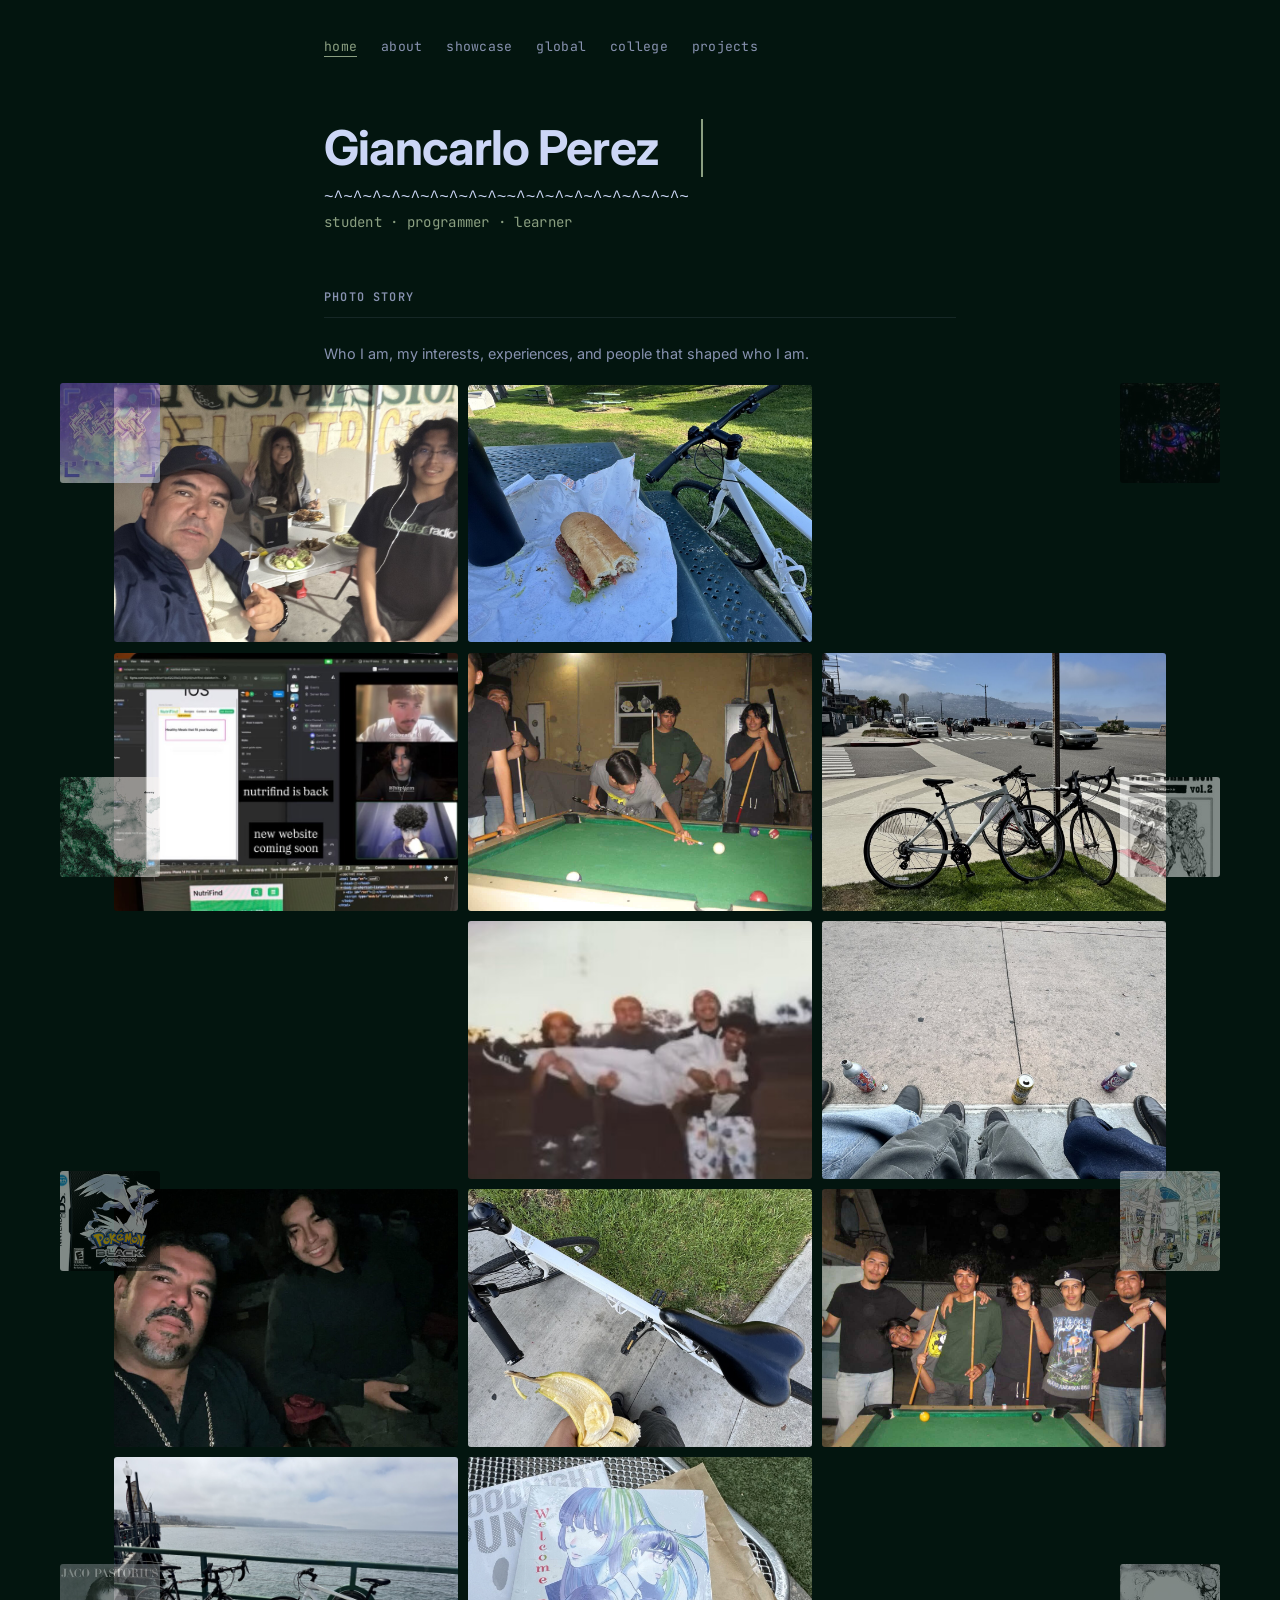
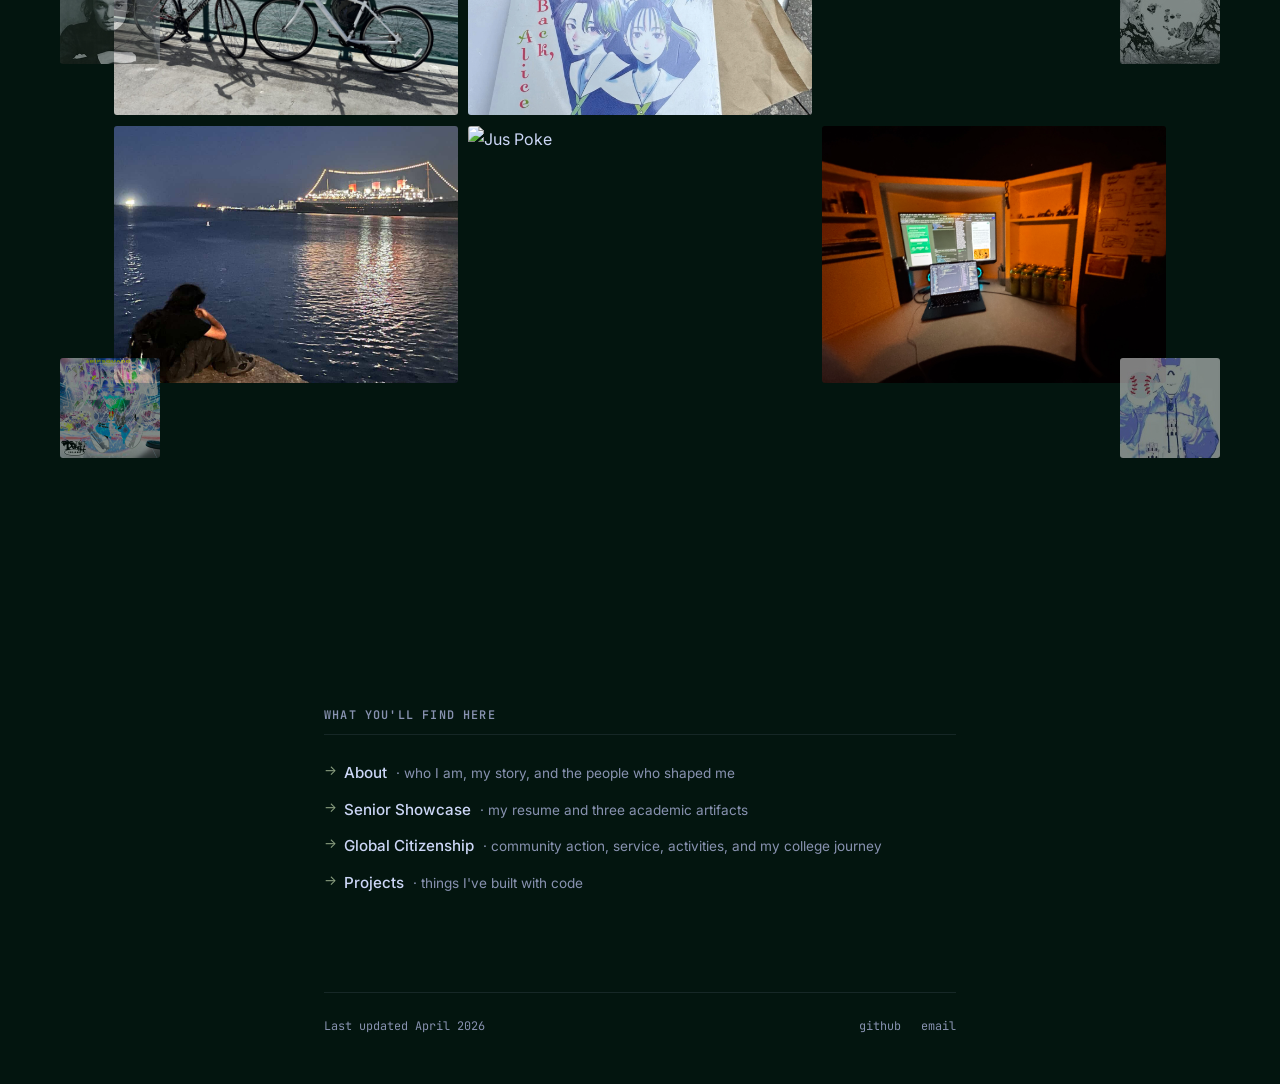
==== commit a1ed7849: "added ap lang reflection" ====
--- a/index.html
+++ b/index.html
@@ -172,14 +172,14 @@
 <script>
 let lastDot = 0;
 document.addEventListener('mousemove', (e) => {
-  if (Date.now() - lastDot < 40) return;
+  if (Date.now() - lastDot < 60) return;
   lastDot = Date.now();
   const dot = document.createElement('div');
   dot.className = 'cursor-trail';
   dot.style.left = e.clientX + 'px';
   dot.style.top = e.clientY + 'px';
   document.body.appendChild(dot);
-  setTimeout(() => dot.remove(), 700);
+  setTimeout(() => dot.remove(), 400);
 });
 </script>
 </body>
--- a/styles.css
+++ b/styles.css
@@ -822,11 +822,11 @@
 }
 
 .shelf-left {
-  left: 100px;
+  left: 60px;
 }
 
 .shelf-right {
-  right: 100px;
+  right: 60px;
 }
 
 .shelf-label {
@@ -970,19 +970,6 @@
   display: block;
   transition: transform 0.2s ease, filter 0.25s ease;
 }
-.cursor-trail {
-  position: fixed;
-  width: 4px;
-  height: 4px;
-  background: var(--accent);
-  border-radius: 50%;
-  pointer-events: none;
-  z-index: 99999;
-  opacity: 0.5;
-  transform: translate(-50%, -50%);
-  animation: trailFade 0.5s ease forwards;
-}
-
 @keyframes trailFade {
   to {
     opacity: 0;
@@ -990,6 +977,10 @@
   }
 }
 
+.cursor-trail {
+  animation: trailFade 0.4s ease forwards;
+}
+
 @media (pointer: coarse) {
   .cursor-trail { display: none; }
 }
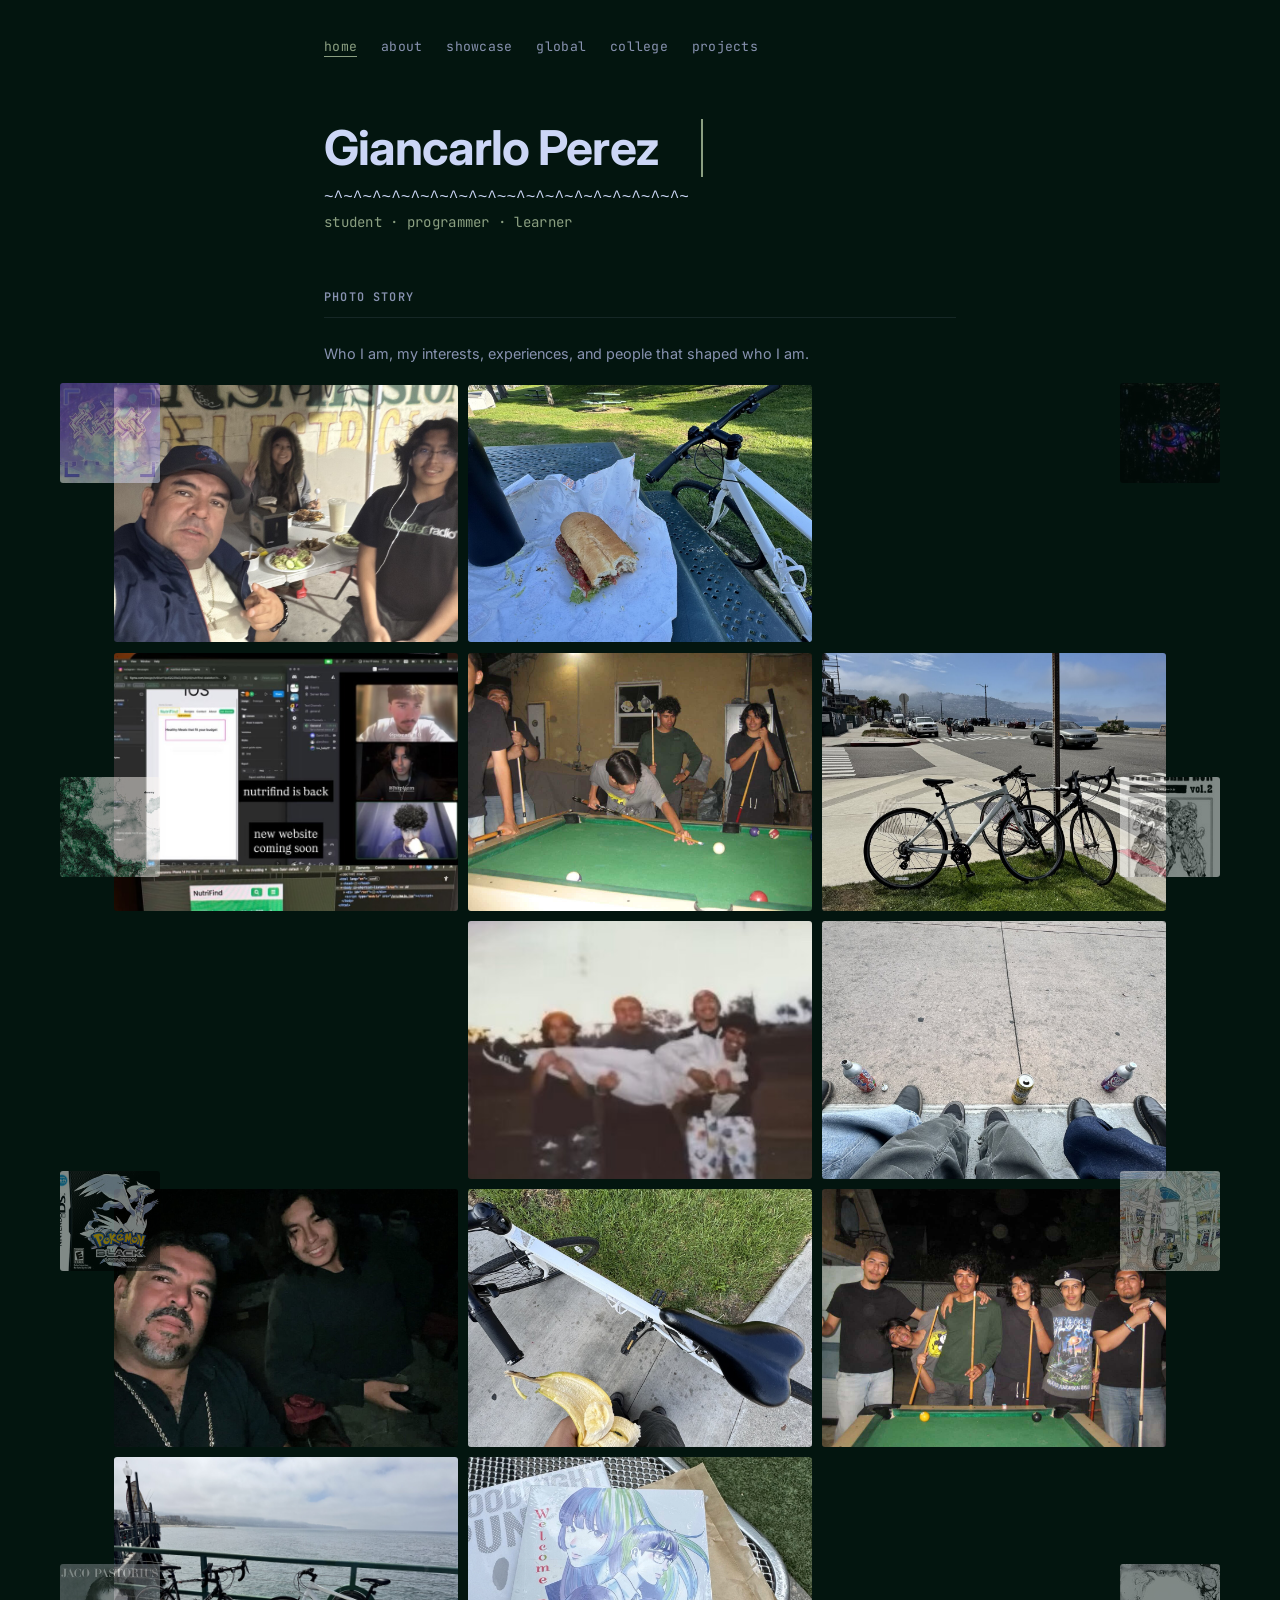
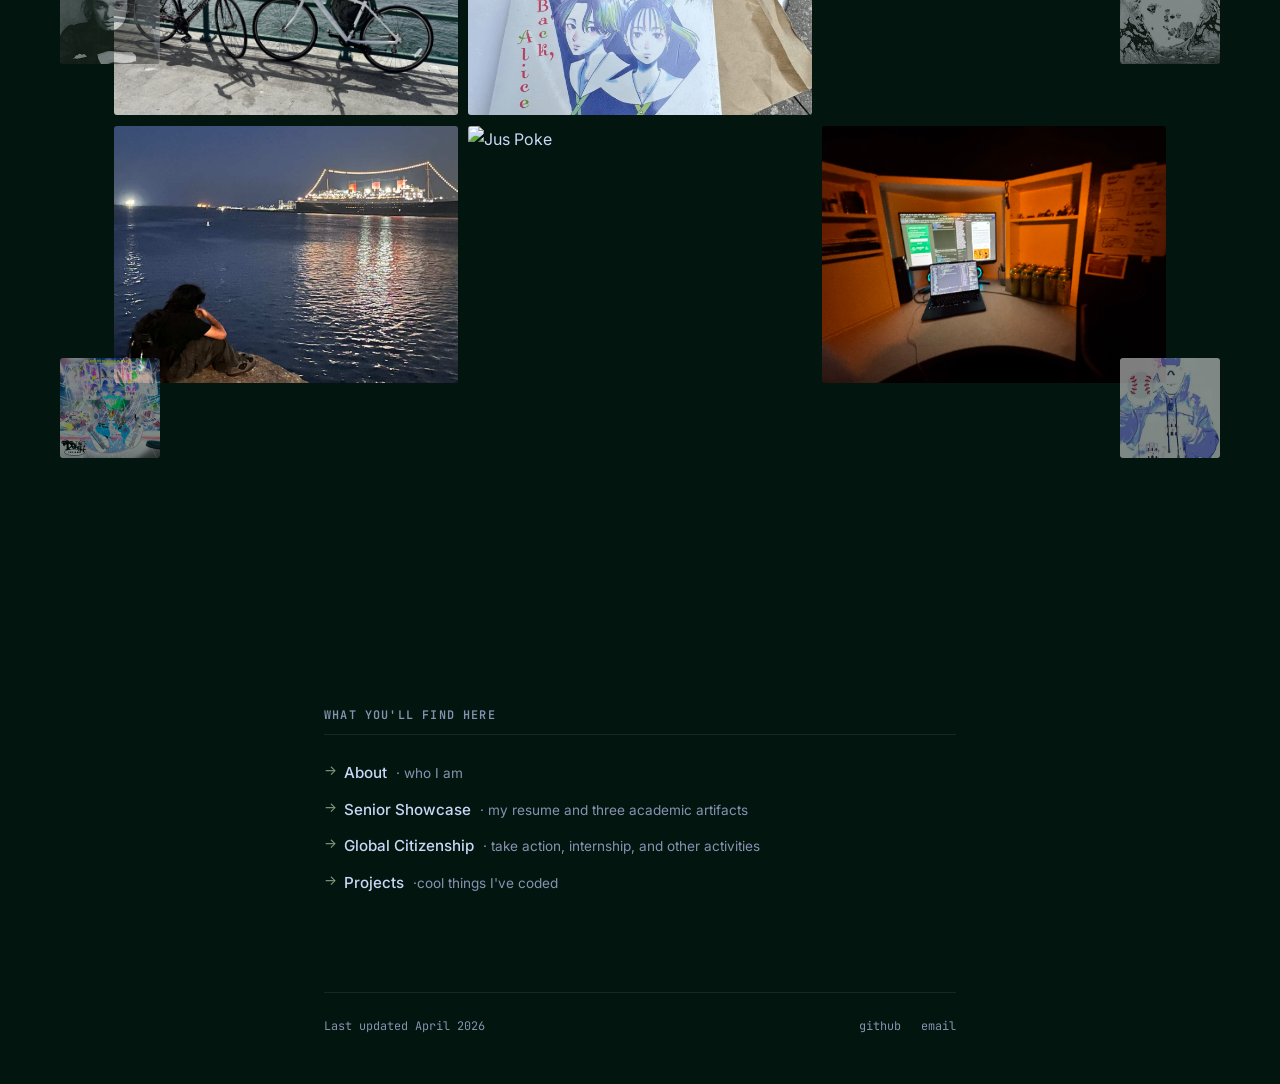
==== commit b6e07c44: "added shit" ====
--- a/index.html
+++ b/index.html
@@ -108,7 +108,7 @@
       <ul class="quicklinks">
         <li>
           <a href="about.html">About</a>
-          <span class="link-desc">· who I am, my story, and the people who shaped me</span>
+          <span class="link-desc">· who I am</span>
         </li>
         <li>
           <a href="showcase.html">Senior Showcase</a>
@@ -116,11 +116,11 @@
         </li>
         <li>
           <a href="global.html">Global Citizenship</a>
-          <span class="link-desc">· community action, service, activities, and my college journey</span>
+          <span class="link-desc">· take action, internship, and other activities</span>
         </li>
         <li>
           <a href="projects.html">Projects</a>
-          <span class="link-desc">· things I've built with code</span>
+          <span class="link-desc">·cool things I've coded</span>
         </li>
       </ul>
     </section>
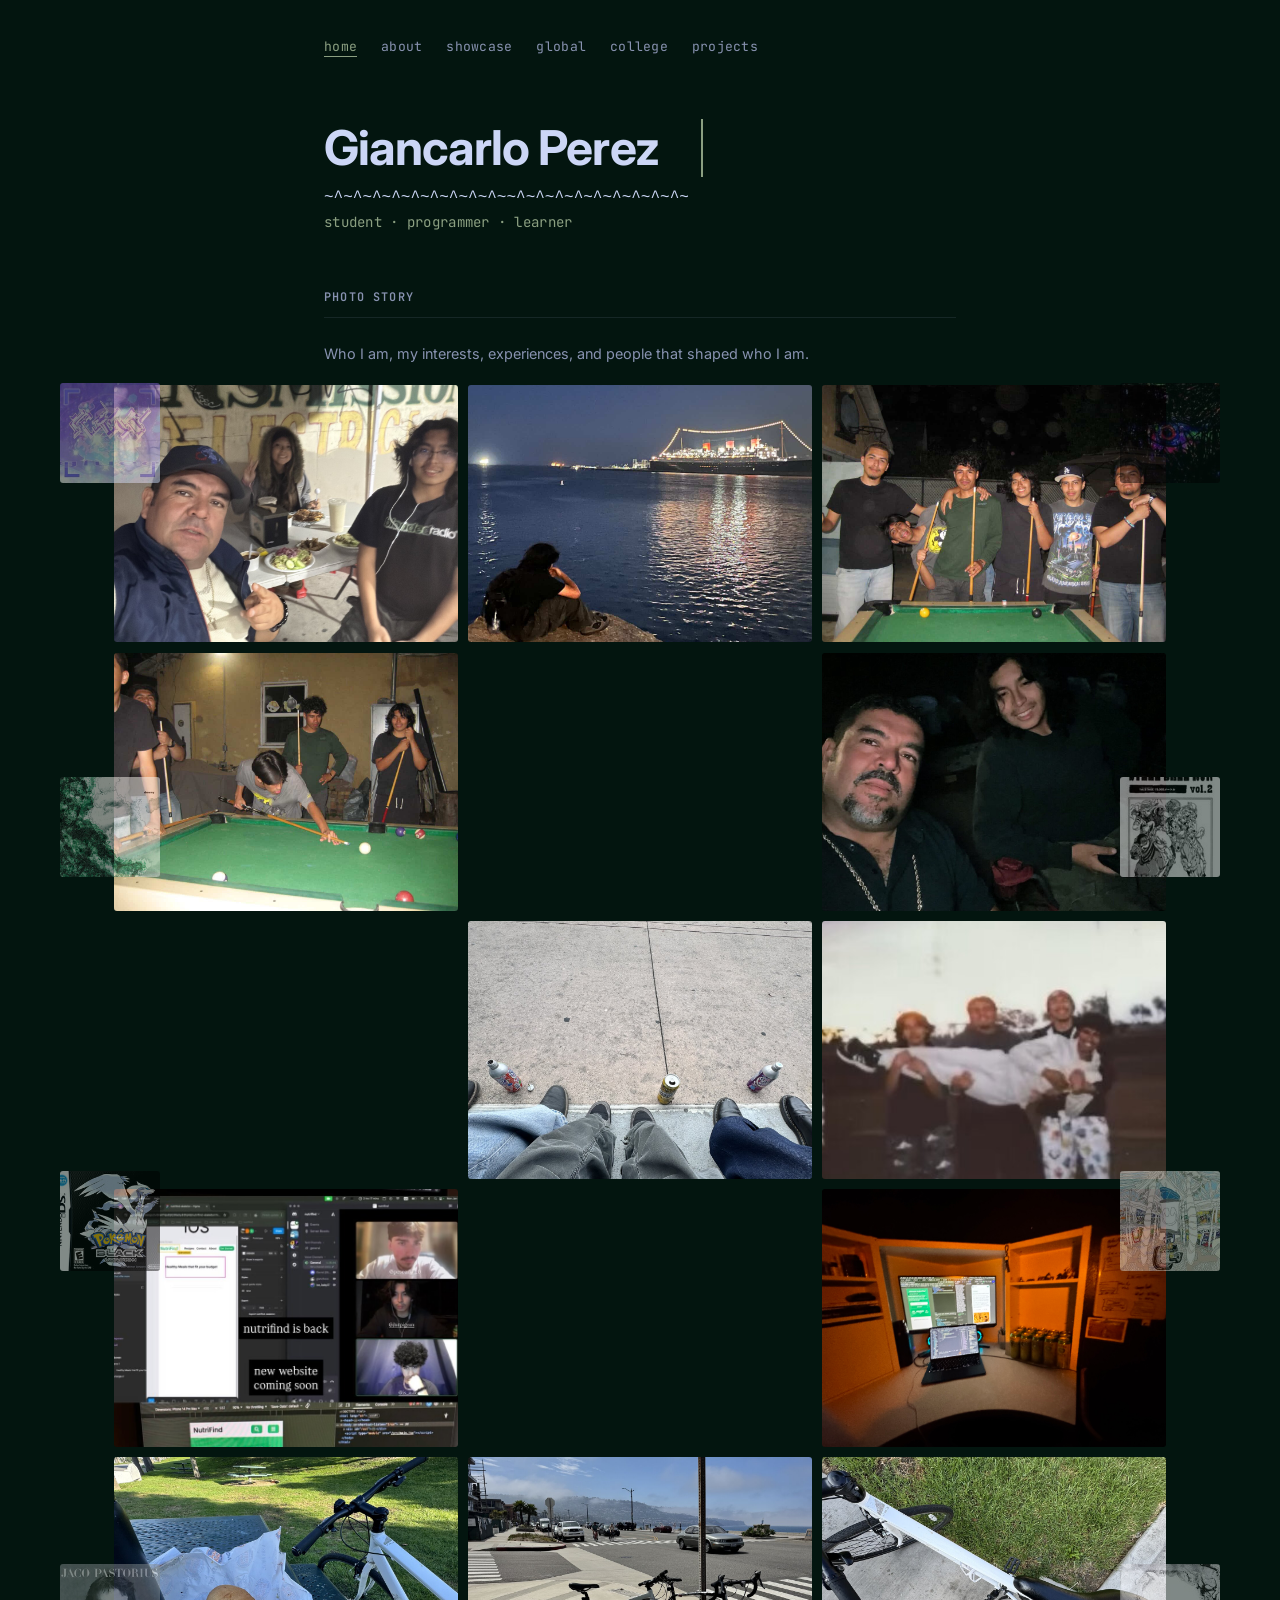
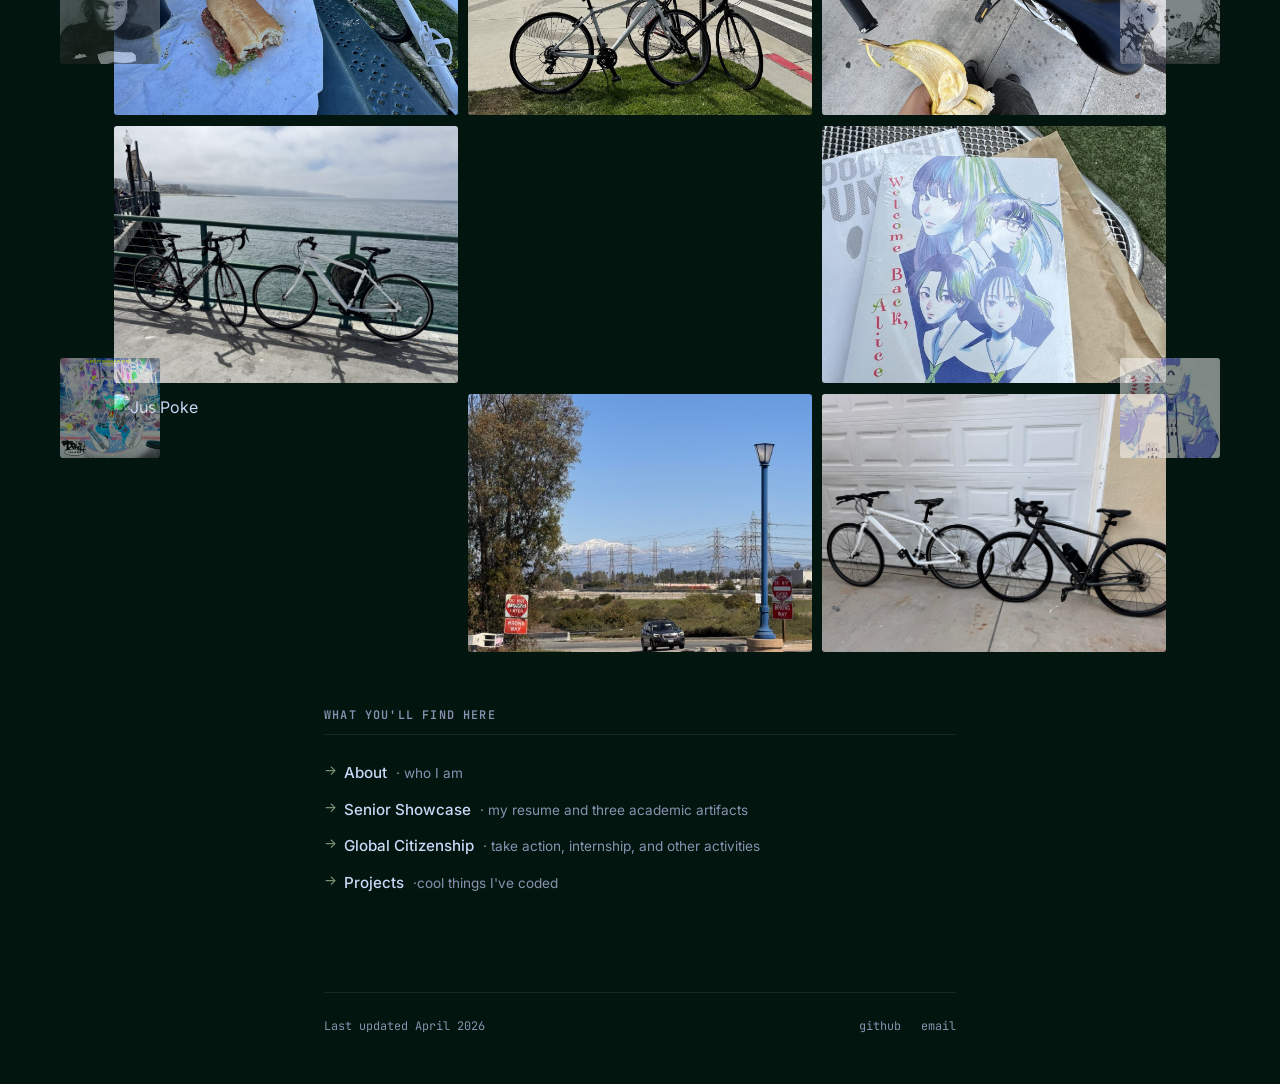
==== commit 94f92d94: "reordered images" ====
--- a/index.html
+++ b/index.html
@@ -75,7 +75,38 @@
         Who I am, my interests, experiences, and people that shaped who I am.
       </p>
     </section>
-
+    <div class="container-wide">
+      <div class="photo-grid">
+        <img src="assets/photos/tacos-driving.jpg" alt="Tacos on a drive | family">
+        <img src="assets/photos/lb-thursday.JPG" alt="Long Beach Thursday" style="object-position: center 30%;">
+        <img src="assets/photos/pool-group.JPG" alt="Pool day" style="object-position: center 50%;"> 
+        <img src="assets/photos/tuffff.JPG" alt="Hanging out">
+        <video src="assets/photos/IMG_5067.mp4"autoplay loop muted playsinline style="object-position: center 60%; transform: scaleX(-1);"></video>
+        <img src="assets/photos/camping.jpg" alt="Camping trip" style="object-position: center 15%;">
+        <video src="assets/photos/birthday-cake-cd1.mp4" autoplay loop muted playsinline alt="cake | family"></video>
+        <img src="assets/photos/ktown.jpg" alt="Koreatown" style="object-position: center 50%;">
+        <img src="assets/photos/sunrise.jpg" alt="Sunrise" style="object-position: center 50%;">
+        <img src="assets/photos/nutrifind-group.jpg" alt="NutriFind team | coding" style="object-position: center 50%;">
+        <video src="assets/photos/IMG_7385 (1).mp4" autoplay loop muted playsinline style="object-position: center 60%; transform: scaleX(-1);"></video>
+
+        <img src="assets/photos/nutrifind-dev.jpg" alt="NutriFind dev session" style="object-position: center 30%;">
+
+
+
+
+        <img src="assets/photos/fun-lb-ride.jpg" alt="Long Beach bike ride | biking">
+        <img src="assets/photos/redondo-path.jpg" alt="Redondo path | biking" style="object-position: center 50%;">
+        <img src="assets/photos/calm-before.jpg" alt="The calm before" style="object-position: center 60%;">
+        <img src="assets/photos/redondo.jpg" alt="Redondo Beach" style="object-position: center 50%;">
+        <video src="assets/photos/balboa-bike-boat-cd1.mp4" autoplay loop muted playsinline></video>
+
+        <img src="assets/photos/manga-birthday.jpg" alt="Manga birthday" style="object-position: center 40%;">
+        <img src="assets/photos/jus-poke.jpg" alt="Jus Poke" style="object-position: center 30%;">
+        <img src="assets/photos/imperial-biking.jpg" alt="Imperial biking" style="object-position: center 30%;">
+        <img src="assets/photos/IMG_7749.jpg" alt="San Gabriel river" style="object-position: center 30%;">
+      </div>
+    </div>
+    <!--
     <div class="container-wide">
       <div class="photo-grid">
         <img src="assets/photos/tacos-driving.jpg" alt="Tacos on a drive">
@@ -101,7 +132,7 @@
         <img src="assets/photos/IMG_7749.jpg" alt="San Gabriel river" style="object-position: center 30%;">
       </div>
     </div>
-
+    -->
 
     <section class="container content-section">
       <h2 class="section-title">What you'll find here</h2>
--- a/styles.css
+++ b/styles.css
@@ -917,6 +917,105 @@
     font-size: 1.9rem;
   }
 }
+/* ----------------------------------------------------------------
+   25. PRESENTATION LAUNCHER — PROJECTS PAGE
+   ---------------------------------------------------------------- */
+.launcher-group {
+  margin-bottom: 2rem;
+}
+
+.launcher-group-label {
+  display: block;
+  font-family: 'JetBrains Mono', monospace;
+  font-size: 0.68rem;
+  text-transform: uppercase;
+  letter-spacing: 0.1em;
+  color: var(--text-muted);
+  margin-bottom: 0.75rem;
+}
+
+.launcher-grid {
+  display: grid;
+  grid-template-columns: repeat(2, 1fr);
+  gap: 0.65rem;
+}
+
+.launcher-card {
+  position: relative;
+  display: flex;
+  flex-direction: column;
+  gap: 0.25rem;
+  padding: 1.1rem 1.25rem 1rem;
+  border: 1px solid var(--border);
+  border-radius: 4px;
+  background: rgba(139, 159, 129, 0.03);
+  cursor: pointer;
+  transition: border-color 0.2s ease, background 0.2s ease, box-shadow 0.2s ease, transform 0.15s ease;
+}
+
+.launcher-card:hover {
+  border-color: var(--accent);
+  background: rgba(139, 159, 129, 0.08);
+  box-shadow: 0 0 20px rgba(139, 159, 129, 0.1);
+  transform: translateY(-2px);
+  text-decoration: none;
+}
+
+.launcher-card::after {
+  display: none;
+}
+
+.launcher-card--live {
+  border-color: rgba(139, 159, 129, 0.25);
+}
+
+.launcher-key {
+  font-family: 'JetBrains Mono', monospace;
+  font-size: 0.62rem;
+  color: var(--text-muted);
+  background: rgba(136, 146, 176, 0.1);
+  border: 1px solid rgba(136, 146, 176, 0.18);
+  padding: 0.1rem 0.4rem;
+  border-radius: 3px;
+  align-self: flex-start;
+  margin-bottom: 0.35rem;
+}
+
+.launcher-title {
+  font-size: 0.95rem;
+  font-weight: 600;
+  color: var(--text);
+  line-height: 1.3;
+}
+
+.launcher-desc {
+  font-family: 'JetBrains Mono', monospace;
+  font-size: 0.7rem;
+  color: var(--text-muted);
+  line-height: 1.4;
+}
+
+.launcher-arrow {
+  margin-top: 0.65rem;
+  font-size: 0.85rem;
+  color: var(--accent);
+  opacity: 0;
+  transform: translateX(-4px);
+  transition: opacity 0.2s ease, transform 0.2s ease;
+}
+
+.launcher-card:hover .launcher-arrow {
+  opacity: 1;
+  transform: translateX(0);
+}
+
+@media (max-width: 600px) {
+  .launcher-grid {
+    grid-template-columns: 1fr;
+  }
+}
+
+
 ::selection {
   background: rgba(139, 159, 129, 0.3);
   color: var(--text);
